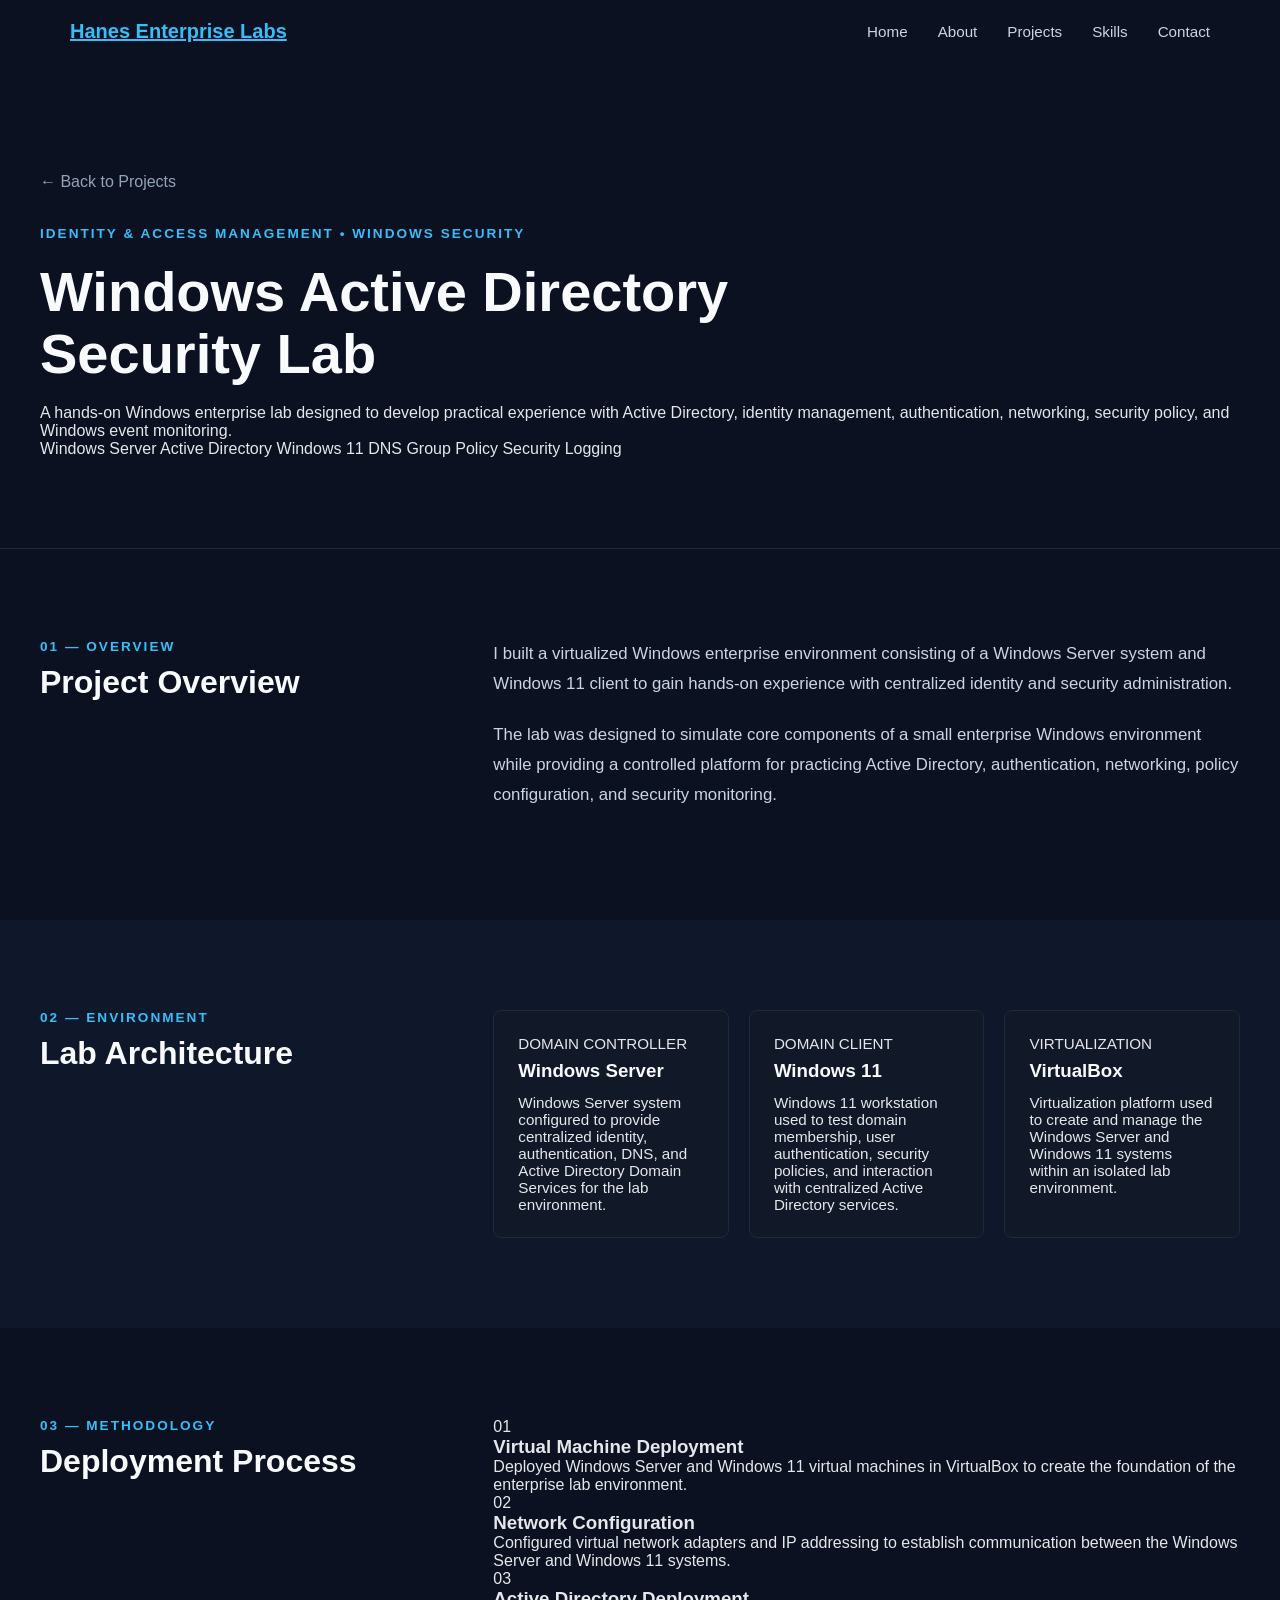
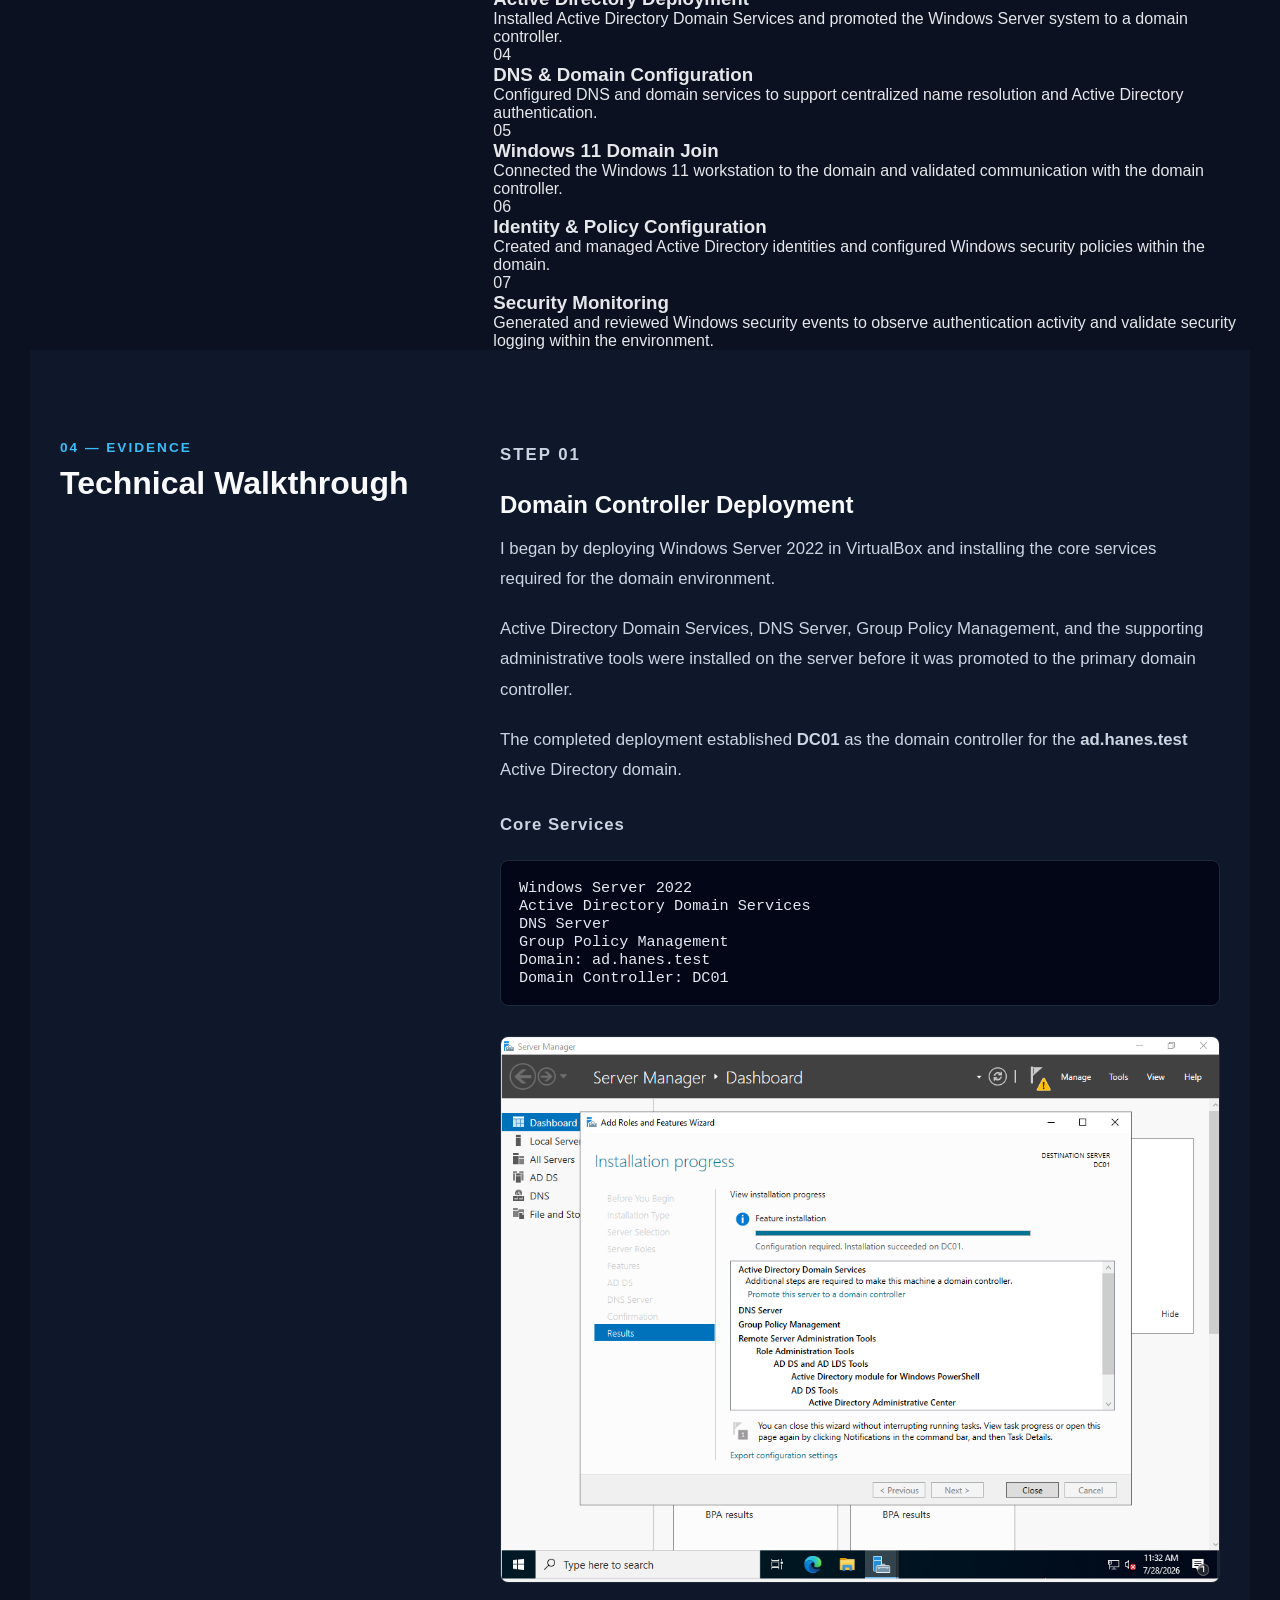
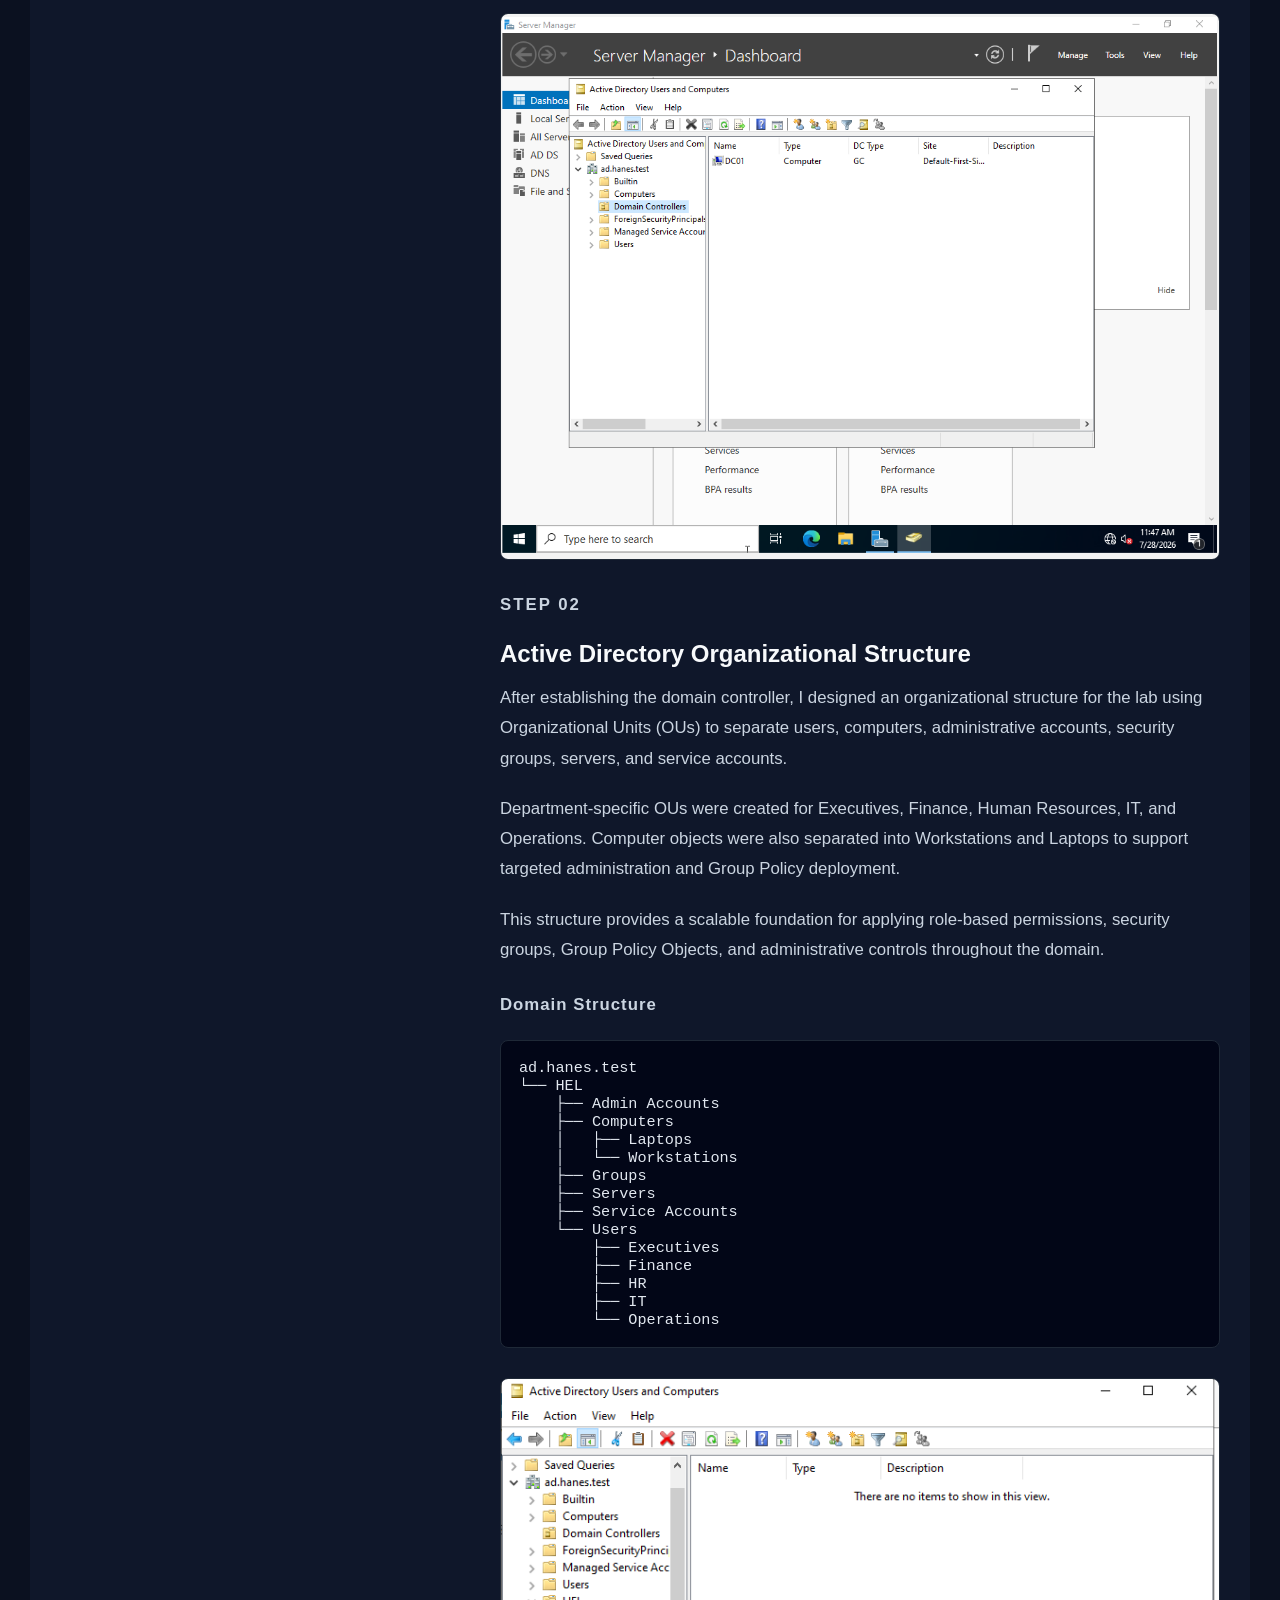
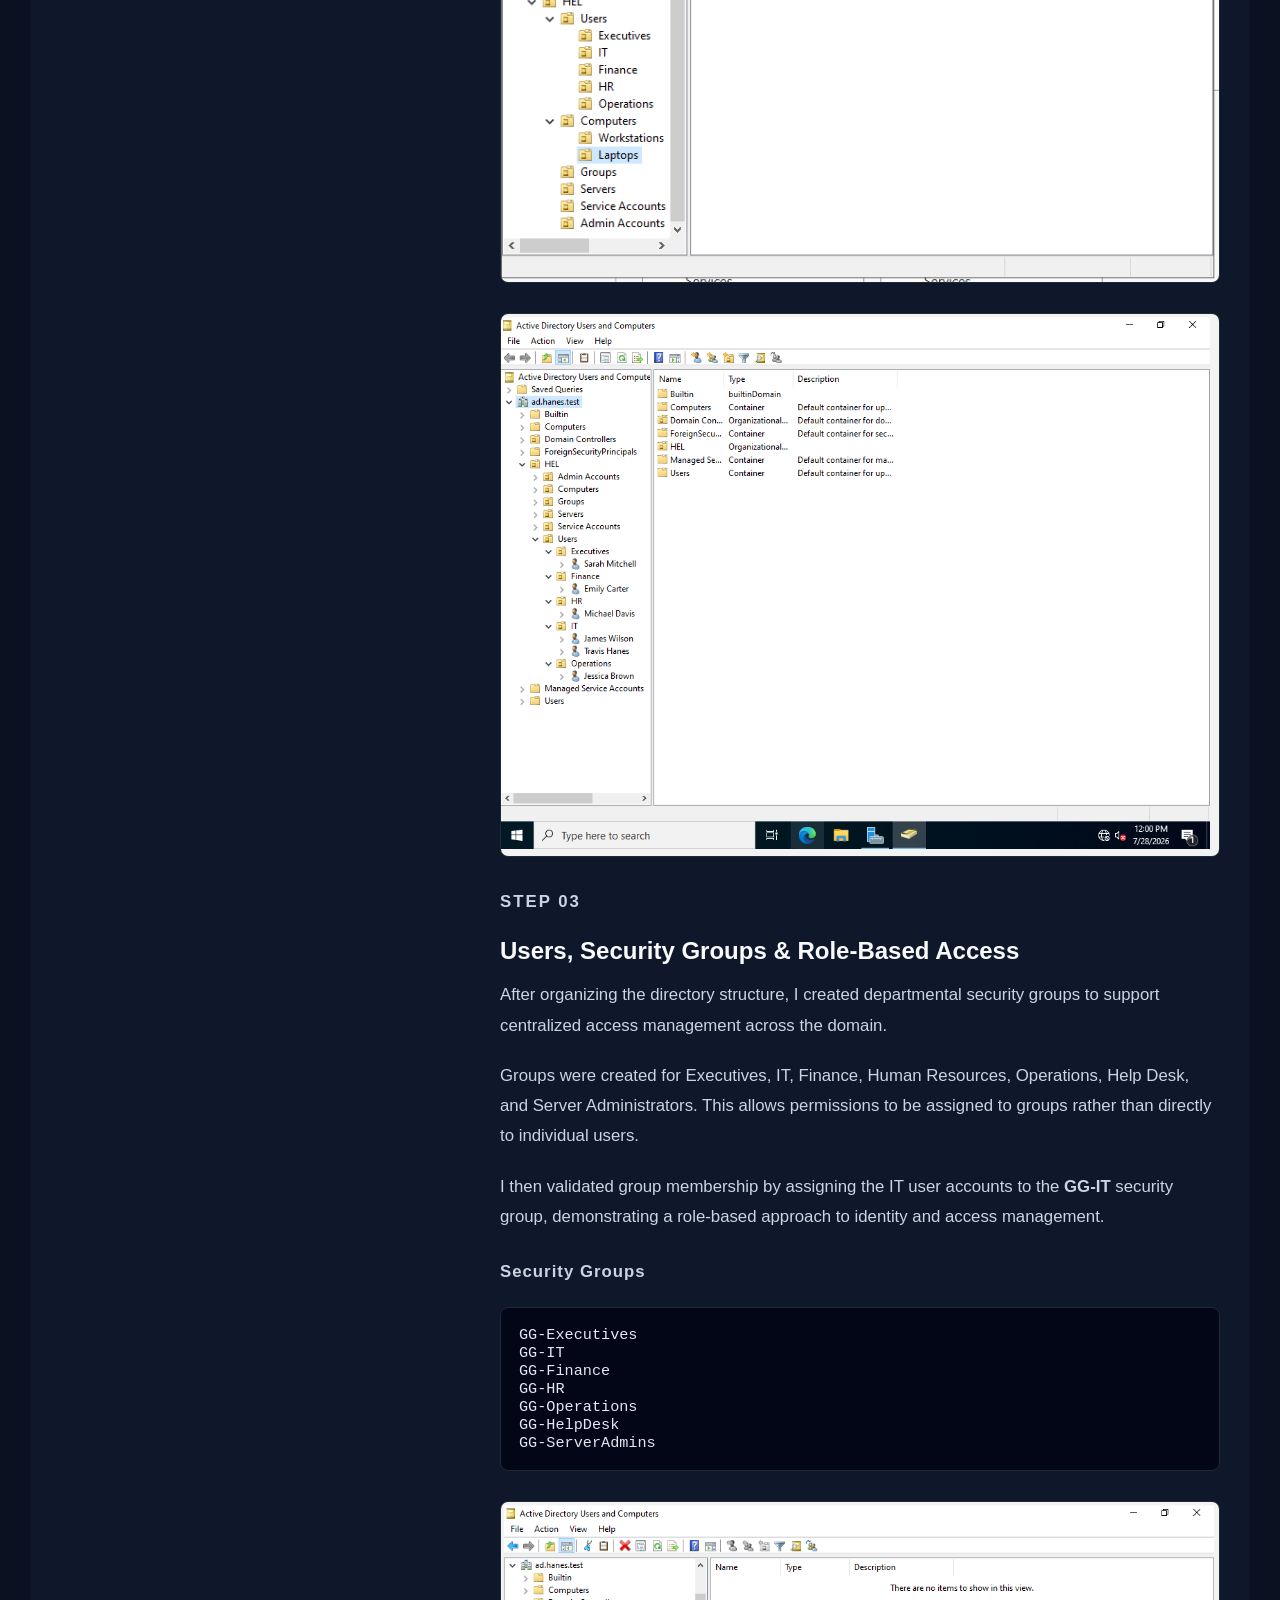
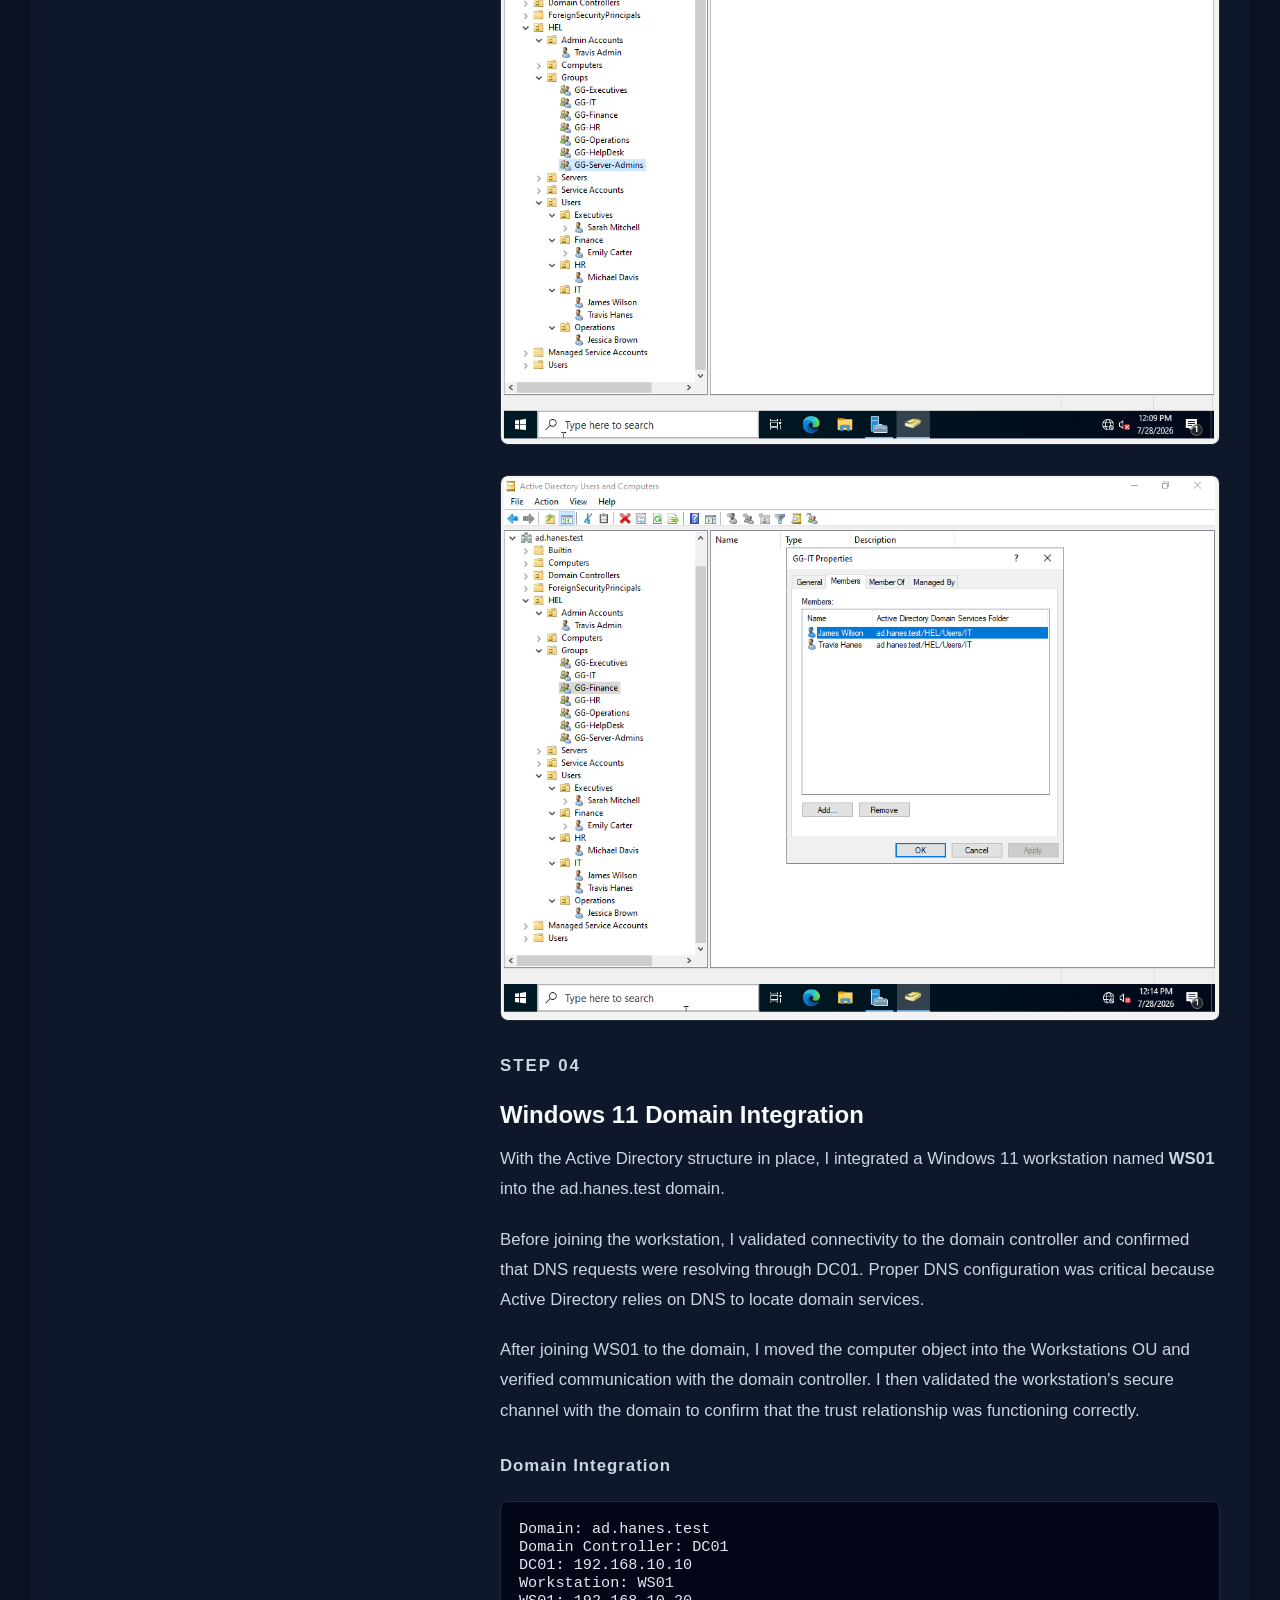
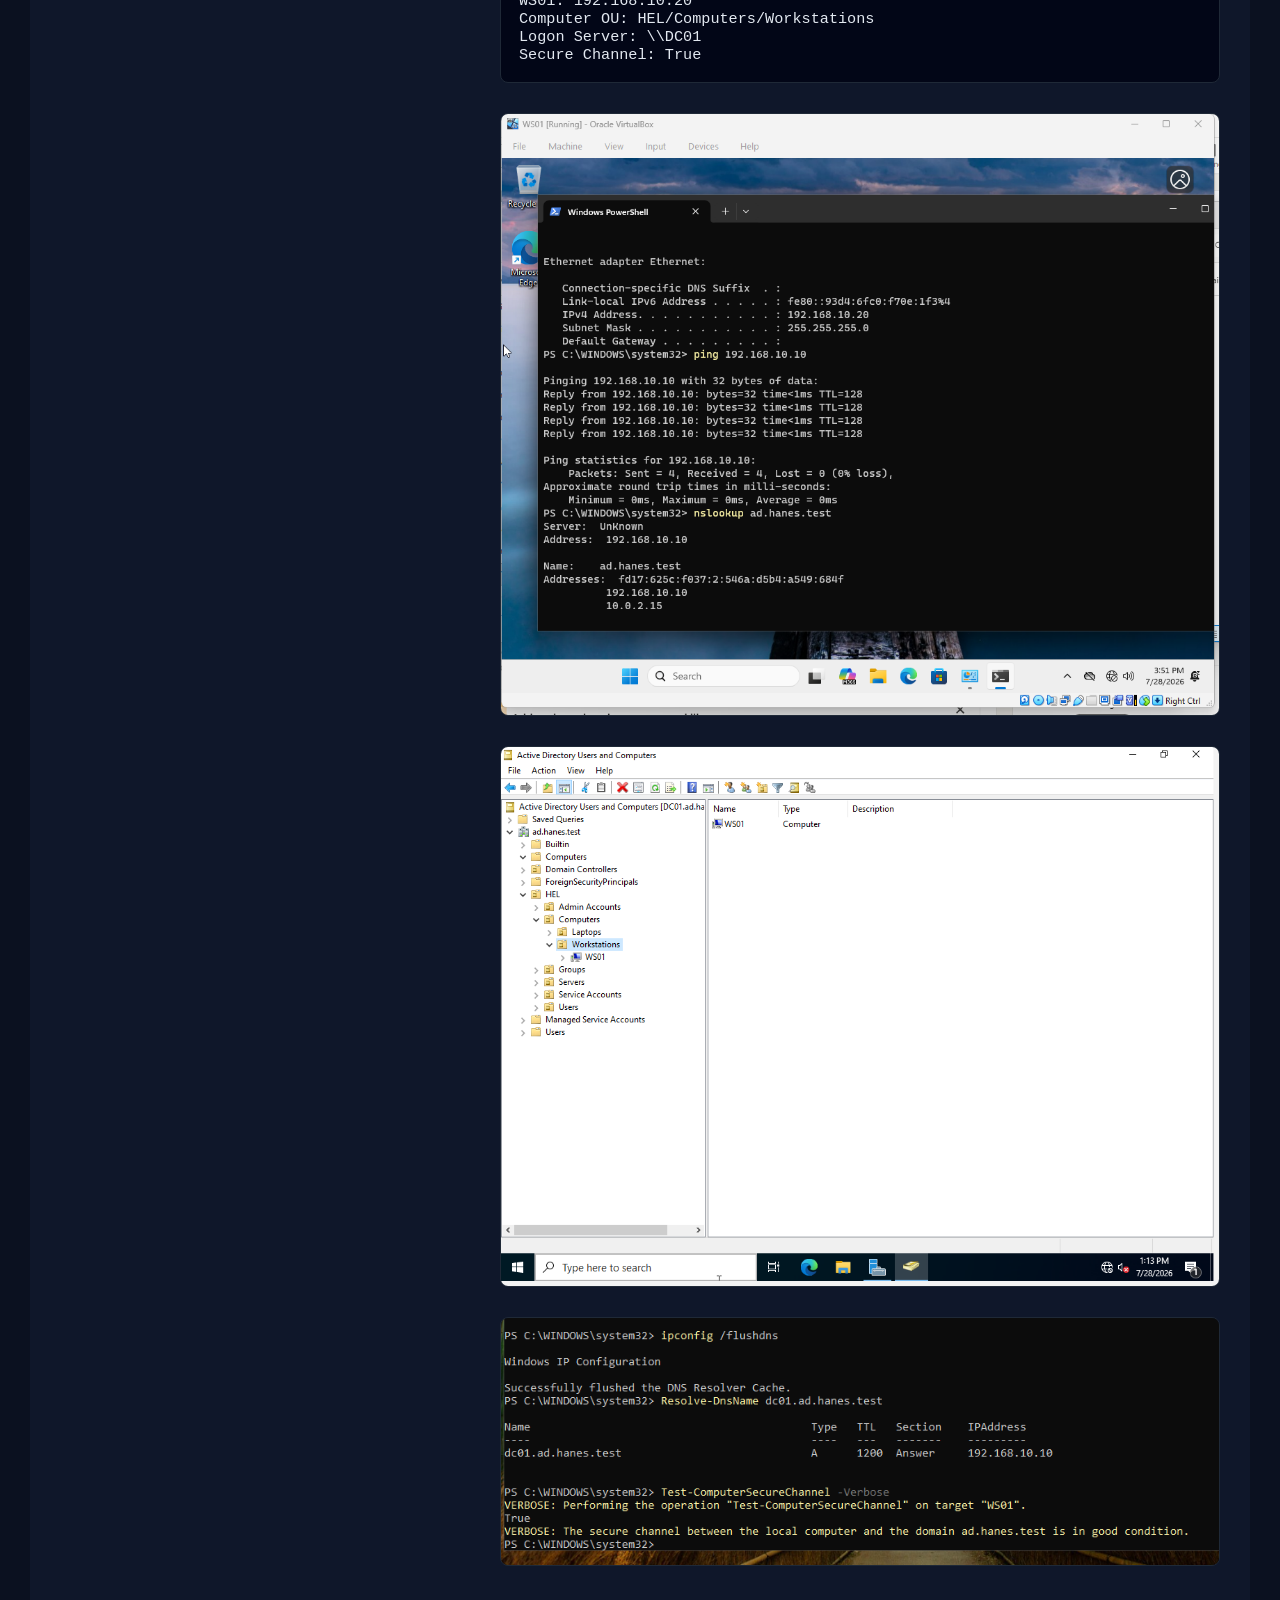
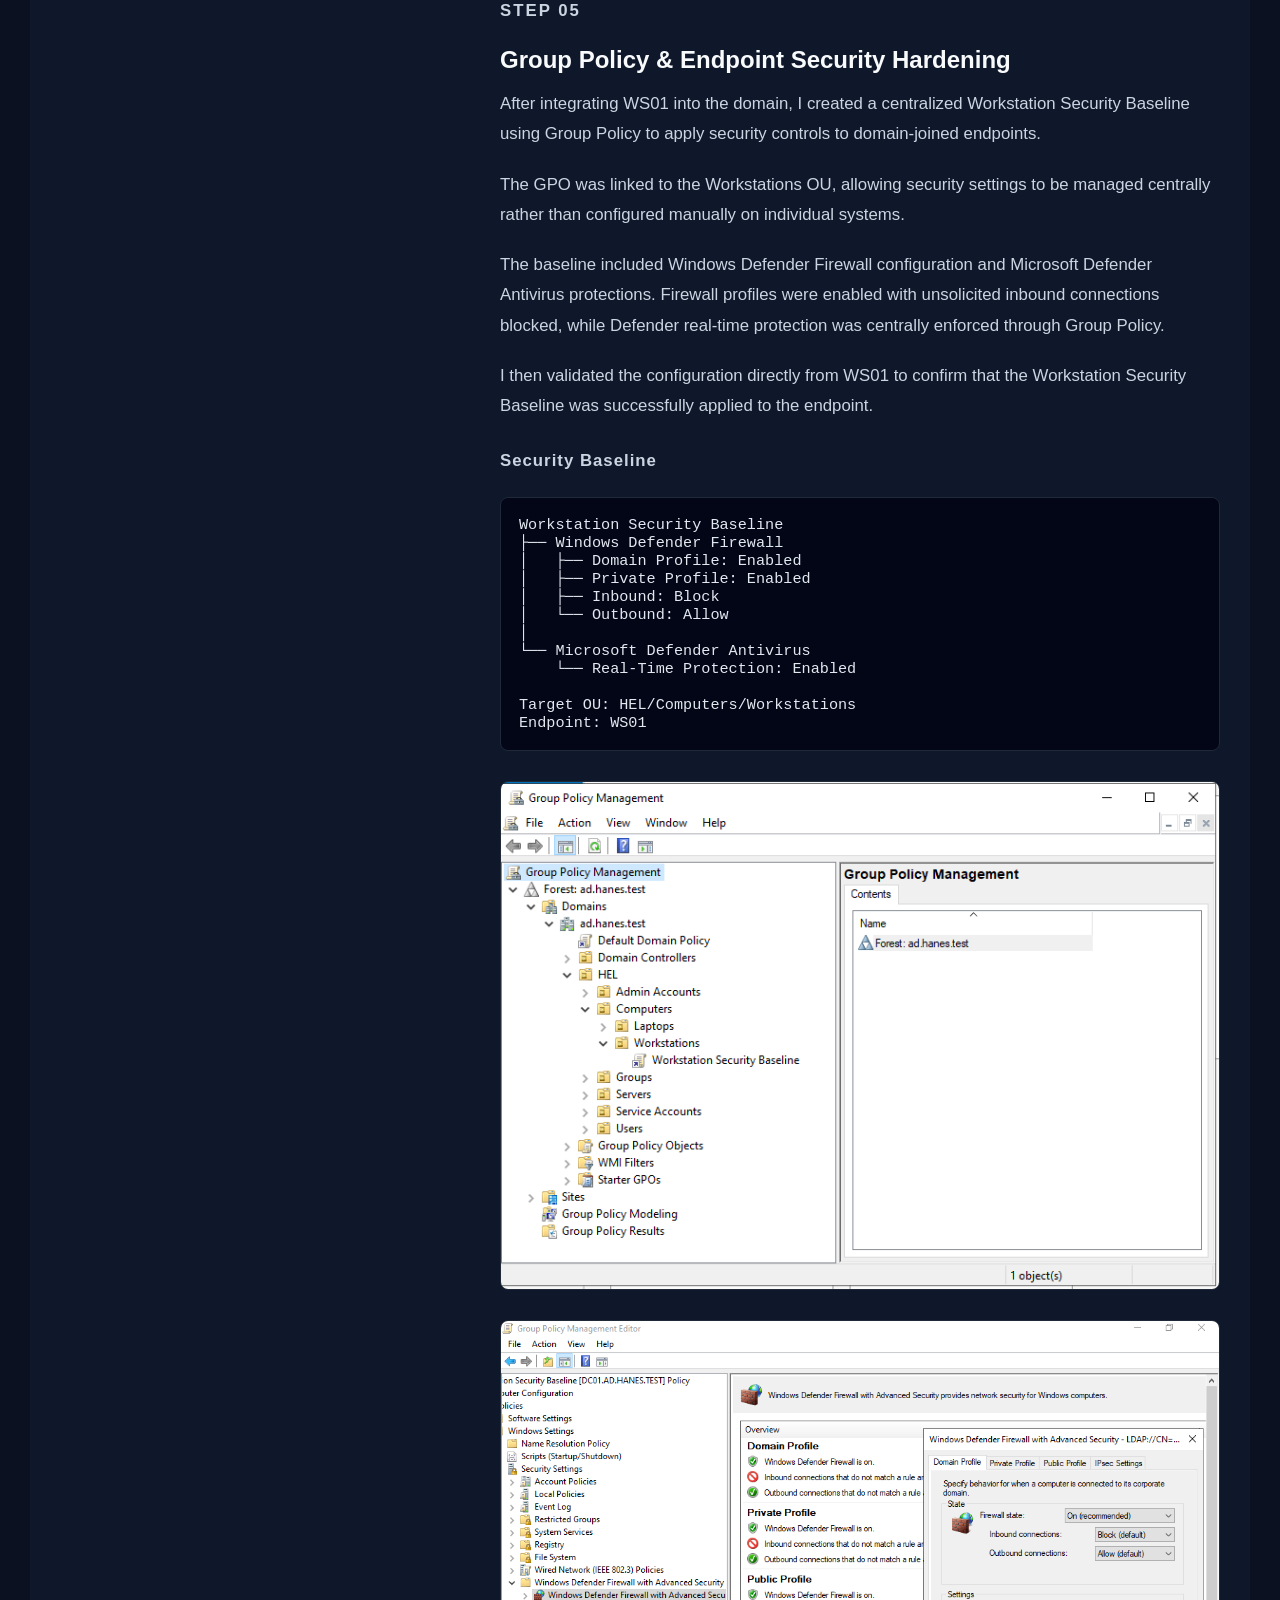
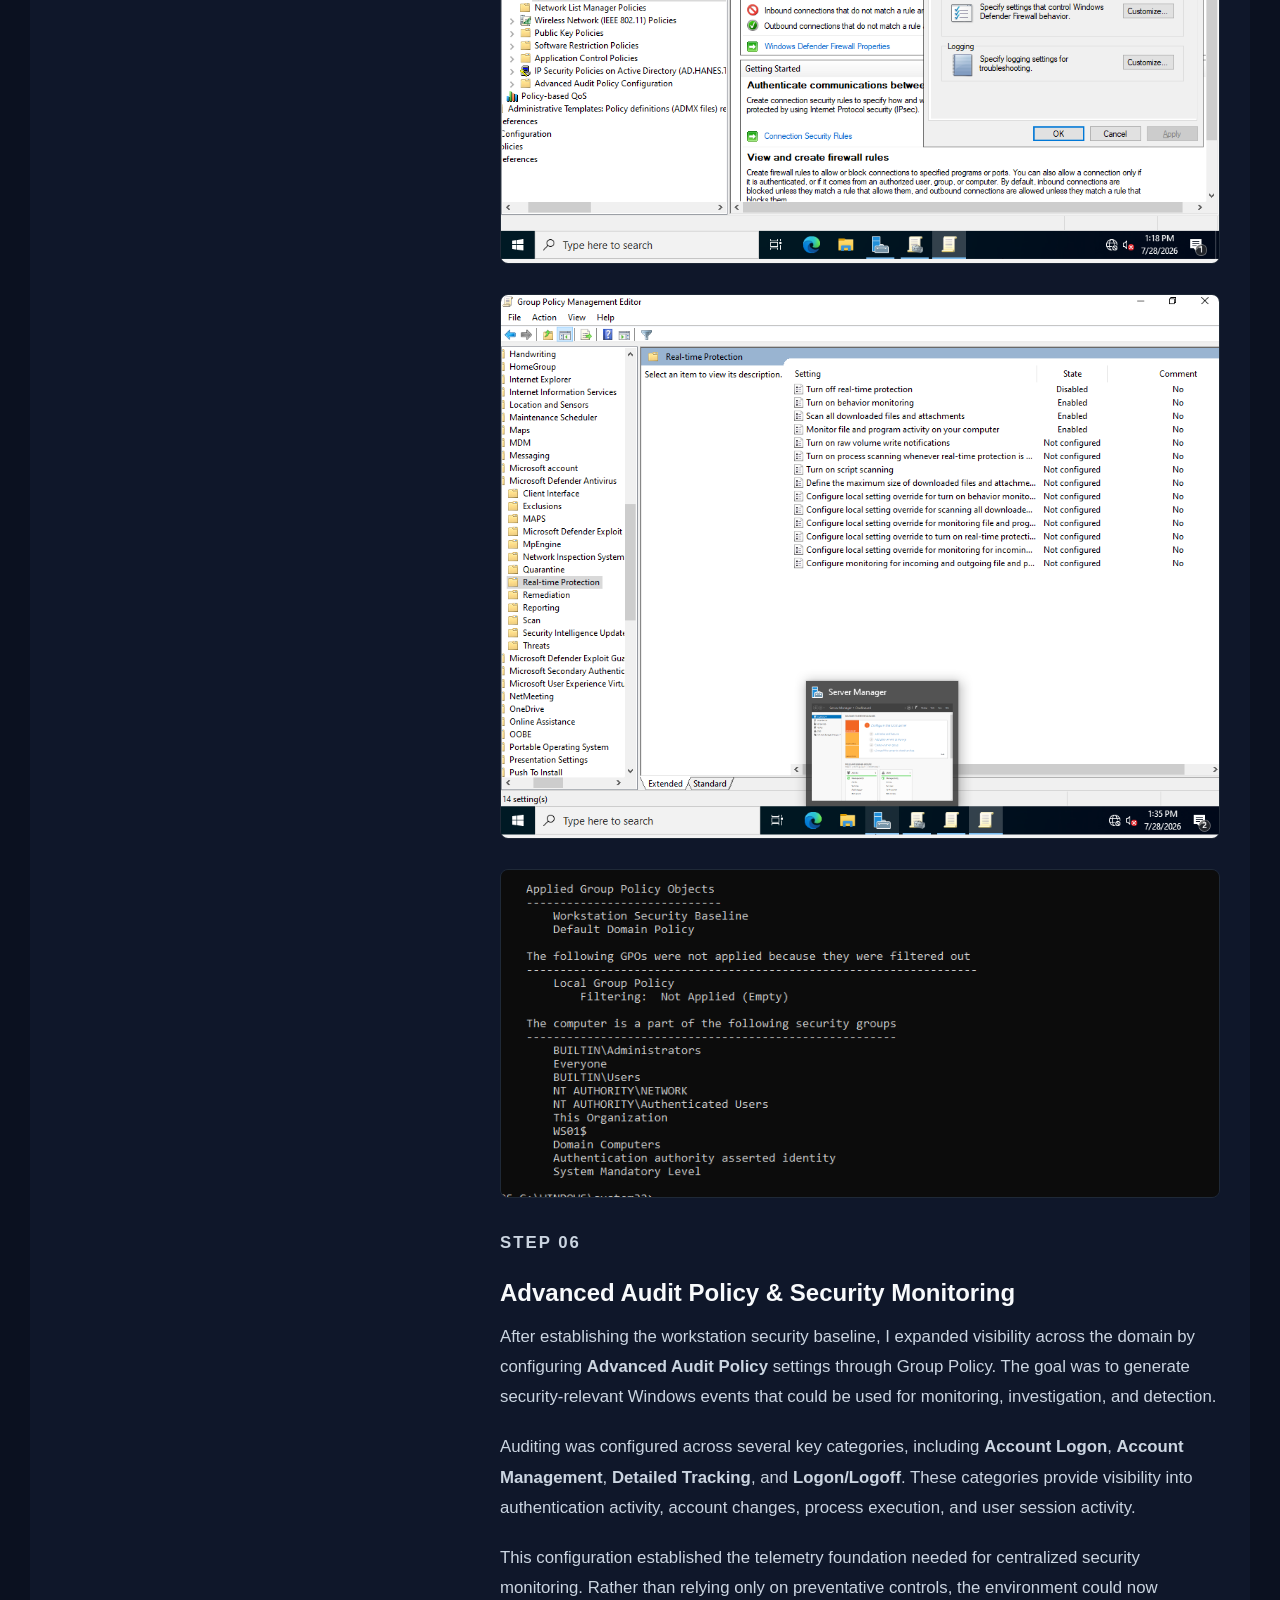
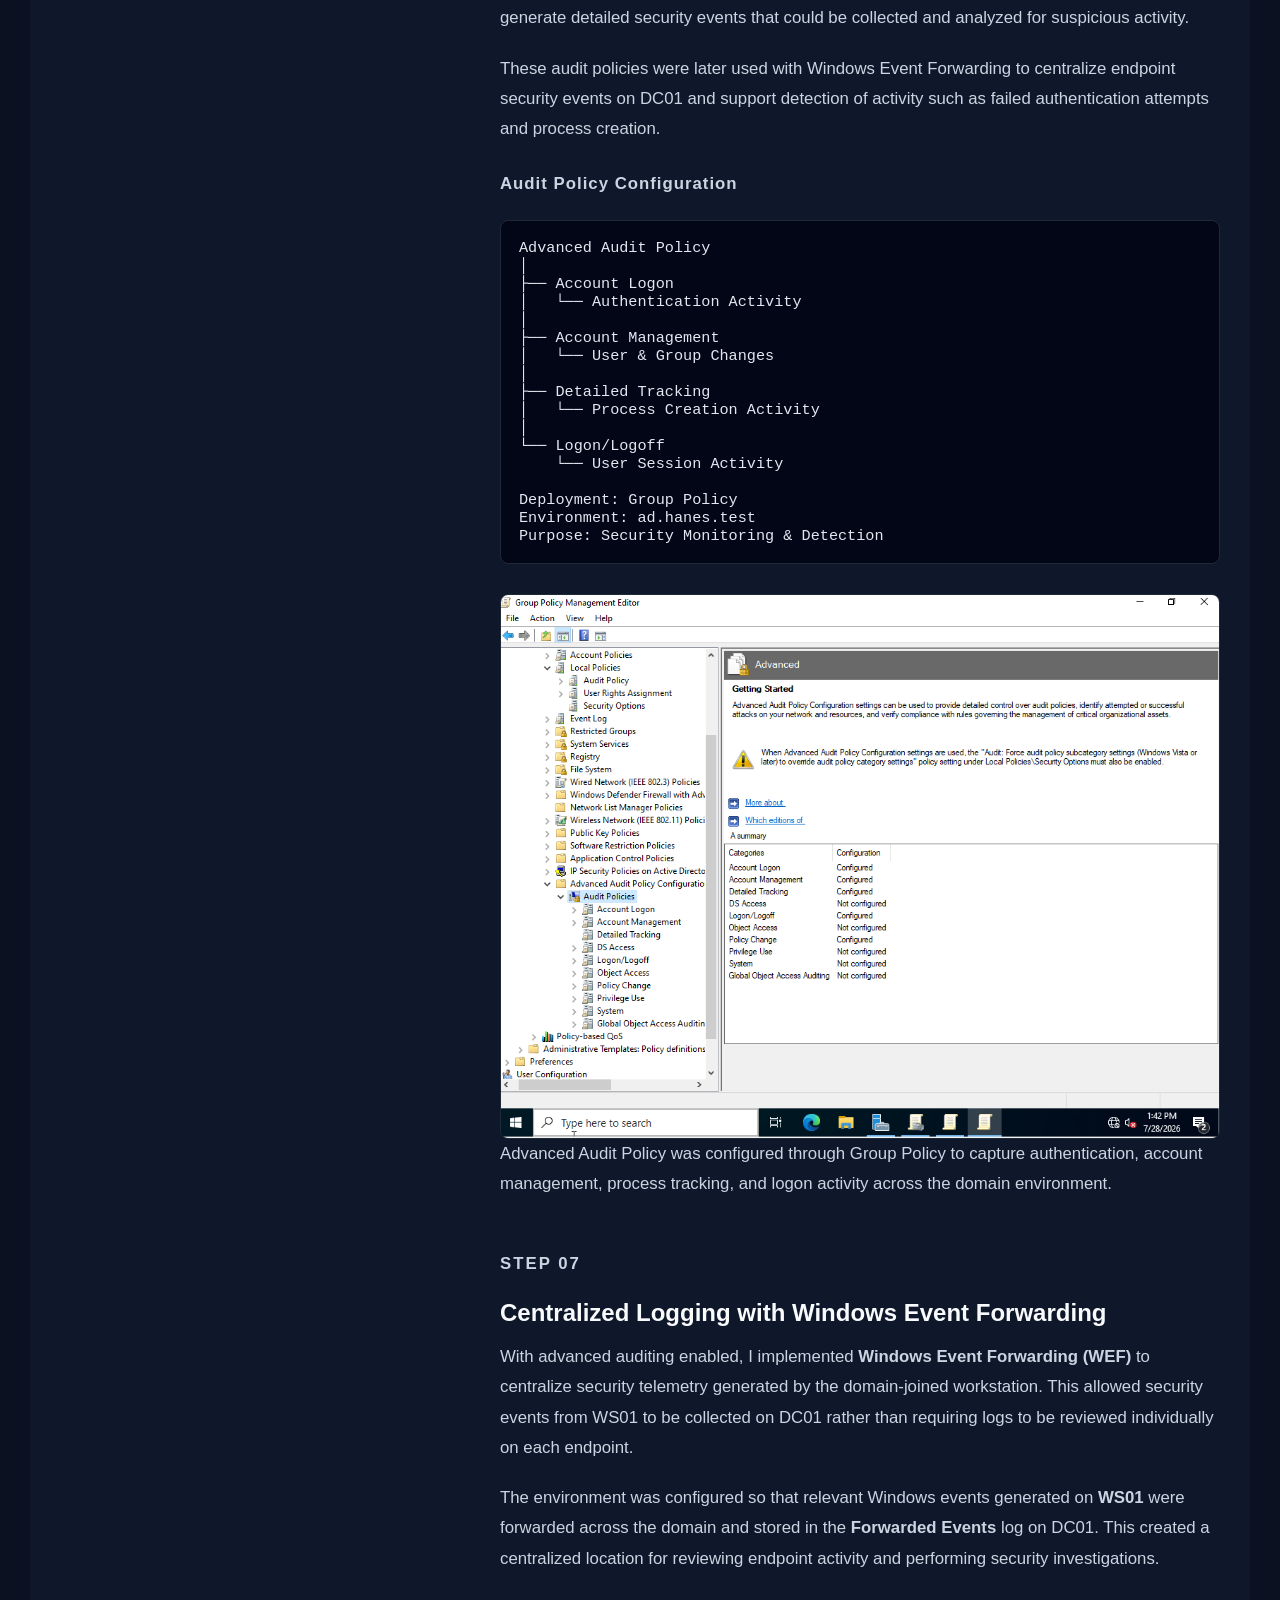
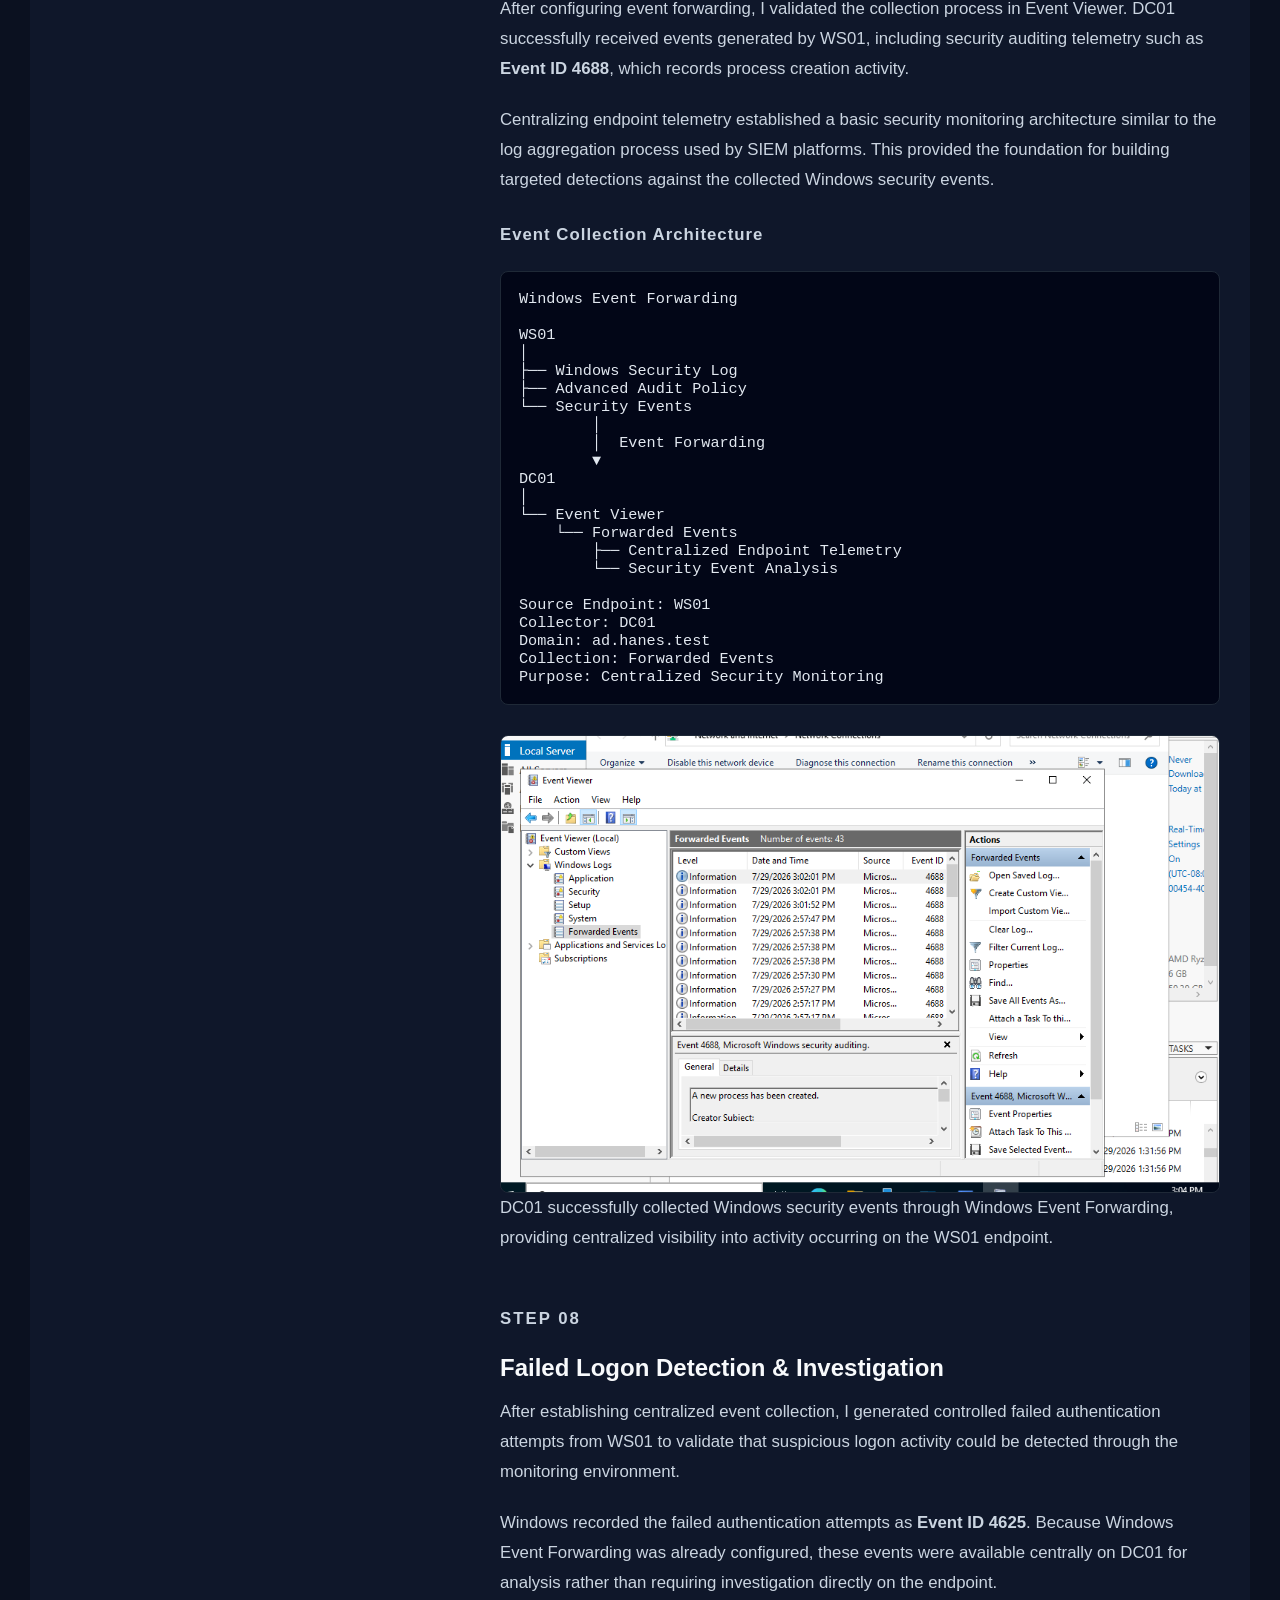
==== Projects/active-directory-lab.html @ 90e74be8 "Complete Active Direcory security lab portfolio project" ====
<!DOCTYPE html>
<html lang="en">

<head>
    <meta charset="UTF-8">
    <meta name="viewport" content="width=device-width, initial-scale=1.0">

    <title>Windows Active Directory Security Lab | Hanes Enterprise Labs</title>

    <link rel="stylesheet" href="../css/style.css">
</head>

<body>

    <header>
        <nav class="navbar">

            <a href="../index.html" class="logo">
                Hanes Enterprise Labs
            </a>

            <ul class="nav-links">
                <li><a href="../index.html#home">Home</a></li>
                <li><a href="../index.html#about">About</a></li>
                <li><a href="../index.html#projects">Projects</a></li>
                <li><a href="../index.html#skills">Skills</a></li>
                <li><a href="../index.html#contact">Contact</a></li>
            </ul>

        </nav>
    </header>


    <main>

        <section class="project-hero">

            <div class="section-container">

                <a href="../index.html#projects" class="back-link">
                    ← Back to Projects
                </a>

                <p class="section-label">
                    IDENTITY & ACCESS MANAGEMENT • WINDOWS SECURITY
                </p>

                <h1>
                    Windows Active Directory<br>
                    Security Lab
                </h1>

                <p class="project-intro">
                    A hands-on Windows enterprise lab designed to develop
                    practical experience with Active Directory, identity
                    management, authentication, networking, security policy,
                    and Windows event monitoring.
                </p>

                <div class="project-tags">
                    <span>Windows Server</span>
                    <span>Active Directory</span>
                    <span>Windows 11</span>
                    <span>DNS</span>
                    <span>Group Policy</span>
                    <span>Security Logging</span>
                </div>

            </div>

        </section>


        <section class="project-detail-section">

            <div class="section-container project-content">

                <div class="project-section-heading">
                    <p class="section-label">01 — OVERVIEW</p>
                    <h2>Project Overview</h2>
                </div>

                <div class="project-text">

                    <p>
                        I built a virtualized Windows enterprise environment
                        consisting of a Windows Server system and Windows 11
                        client to gain hands-on experience with centralized
                        identity and security administration.
                    </p>

                    <p>
                        The lab was designed to simulate core components of a
                        small enterprise Windows environment while providing a
                        controlled platform for practicing Active Directory,
                        authentication, networking, policy configuration, and
                        security monitoring.
                    </p>

                </div>

            </div>

        </section>
        <section class="project-detail-section alternate-section">

    <div class="section-container project-content">

        <div class="project-section-heading">
            <p class="section-label">02 — ENVIRONMENT</p>
            <h2>Lab Architecture</h2>
        </div>

        <div class="environment-grid">

            <div class="environment-card">
                <p class="card-label">DOMAIN CONTROLLER</p>
                <h3>Windows Server</h3>

                <p>
                    Windows Server system configured to provide centralized
                    identity, authentication, DNS, and Active Directory
                    Domain Services for the lab environment.
                </p>
            </div>

            <div class="environment-card">
                <p class="card-label">DOMAIN CLIENT</p>
                <h3>Windows 11</h3>

                <p>
                    Windows 11 workstation used to test domain membership,
                    user authentication, security policies, and interaction
                    with centralized Active Directory services.
                </p>
            </div>

            <div class="environment-card">
                <p class="card-label">VIRTUALIZATION</p>
                <h3>VirtualBox</h3>

                <p>
                    Virtualization platform used to create and manage the
                    Windows Server and Windows 11 systems within an isolated
                    lab environment.
                </p>
            </div>

        </div>

    </div>

</section>
<section class="project-detail-section">

    <div class="section-container project-content">

        <div class="project-section-heading">
            <p class="section-label">03 — METHODOLOGY</p>
            <h2>Deployment Process</h2>
        </div>

        <div class="process-list">

            <div class="process-item">
                <span class="process-number">01</span>
                <div>
                    <h3>Virtual Machine Deployment</h3>
                    <p>
                        Deployed Windows Server and Windows 11 virtual machines
                        in VirtualBox to create the foundation of the enterprise
                        lab environment.
                    </p>
                </div>
            </div>

            <div class="process-item">
                <span class="process-number">02</span>
                <div>
                    <h3>Network Configuration</h3>
                    <p>
                        Configured virtual network adapters and IP addressing
                        to establish communication between the Windows Server
                        and Windows 11 systems.
                    </p>
                </div>
            </div>

            <div class="process-item">
                <span class="process-number">03</span>
                <div>
                    <h3>Active Directory Deployment</h3>
                    <p>
                        Installed Active Directory Domain Services and promoted
                        the Windows Server system to a domain controller.
                    </p>
                </div>
            </div>

            <div class="process-item">
                <span class="process-number">04</span>
                <div>
                    <h3>DNS & Domain Configuration</h3>
                    <p>
                        Configured DNS and domain services to support centralized
                        name resolution and Active Directory authentication.
                    </p>
                </div>
            </div>

            <div class="process-item">
                <span class="process-number">05</span>
                <div>
                    <h3>Windows 11 Domain Join</h3>
                    <p>
                        Connected the Windows 11 workstation to the domain and
                        validated communication with the domain controller.
                    </p>
                </div>
            </div>

            <div class="process-item">
                <span class="process-number">06</span>
                <div>
                    <h3>Identity & Policy Configuration</h3>
                    <p>
                        Created and managed Active Directory identities and
                        configured Windows security policies within the domain.
                    </p>
                </div>
            </div>

            <div class="process-item">
                <span class="process-number">07</span>
                <div>
                    <h3>Security Monitoring</h3>
                    <p>
                        Generated and reviewed Windows security events to
                        observe authentication activity and validate security
                        logging within the environment.
                    </p>
                </div>
            </div>

        </div>

    </div>
<section class="project-detail-section alternate-section">

    <div class="section-container project-content">

        <div class="project-section-heading">
            <p class="section-label">04 — EVIDENCE</p>
            <h2>Technical Walkthrough</h2>
        </div>

        <div class="project-text">

    <div class="evidence-item">

        <div class="evidence-text">
            <p class="section-label">STEP 01</p>
            <h3>Domain Controller Deployment</h3>

            <p>
                I began by deploying Windows Server 2022 in VirtualBox and
                installing the core services required for the domain environment.
            </p>

            <p>
                Active Directory Domain Services, DNS Server, Group Policy
                Management, and the supporting administrative tools were installed
                on the server before it was promoted to the primary domain controller.
            </p>

            <p>
                The completed deployment established <strong>DC01</strong> as the
                domain controller for the <strong>ad.hanes.test</strong> Active
                Directory domain.
            </p>

            <p class="command-label">Core Services</p>

            <pre class="command-block"><code>Windows Server 2022
Active Directory Domain Services
DNS Server
Group Policy Management
Domain: ad.hanes.test
Domain Controller: DC01</code></pre>
        </div>

        <div class="evidence-image">
            <img src="../images/active-directory-lab/AD_DS_DNS.png"
                 alt="Active Directory Domain Services and DNS installation on DC01">
        </div>

        <div class="evidence-image">
            <img src="../images/active-directory-lab/01-domain-controller-dc01.png"
                 alt="DC01 listed as the domain controller for ad.hanes.test">
        </div>
        <div class="evidence-item">

    <div class="evidence-text">
        <p class="section-label">STEP 02</p>
        <h3>Active Directory Organizational Structure</h3>

        <p>
            After establishing the domain controller, I designed an
            organizational structure for the lab using Organizational Units
            (OUs) to separate users, computers, administrative accounts,
            security groups, servers, and service accounts.
        </p>

        <p>
            Department-specific OUs were created for Executives, Finance,
            Human Resources, IT, and Operations. Computer objects were also
            separated into Workstations and Laptops to support targeted
            administration and Group Policy deployment.
        </p>

        <p>
            This structure provides a scalable foundation for applying
            role-based permissions, security groups, Group Policy Objects,
            and administrative controls throughout the domain.
        </p>

        <p class="command-label">Domain Structure</p>

        <pre class="command-block"><code>ad.hanes.test
└── HEL
    ├── Admin Accounts
    ├── Computers
    │   ├── Laptops
    │   └── Workstations
    ├── Groups
    ├── Servers
    ├── Service Accounts
    └── Users
        ├── Executives
        ├── Finance
        ├── HR
        ├── IT
        └── Operations</code></pre>
    </div>

    <div class="evidence-image">
        <img src="../images/active-directory-lab/02-organizational-units.png"
             alt="Active Directory organizational unit structure for the ad.hanes.test domain">
    </div>

    <div class="evidence-image">
        <img src="../images/active-directory-lab/03-domain-users.png"
             alt="Department user accounts organized in Active Directory">
    </div>
    <div class="evidence-item">

    <div class="evidence-text">
        <p class="section-label">STEP 03</p>
        <h3>Users, Security Groups & Role-Based Access</h3>

        <p>
            After organizing the directory structure, I created departmental
            security groups to support centralized access management across
            the domain.
        </p>

        <p>
            Groups were created for Executives, IT, Finance, Human Resources,
            Operations, Help Desk, and Server Administrators. This allows
            permissions to be assigned to groups rather than directly to
            individual users.
        </p>

        <p>
            I then validated group membership by assigning the IT user accounts
            to the <strong>GG-IT</strong> security group, demonstrating a
            role-based approach to identity and access management.
        </p>

        <p class="command-label">Security Groups</p>

        <pre class="command-block"><code>GG-Executives
GG-IT
GG-Finance
GG-HR
GG-Operations
GG-HelpDesk
GG-ServerAdmins</code></pre>
    </div>

    <div class="evidence-image">
        <img src="../images/active-directory-lab/04-security-groups.png"
             alt="Active Directory departmental security groups">
    </div>

    <div class="evidence-image">
        <img src="../images/active-directory-lab/05-rbac-it-membership.png"
             alt="GG-IT security group membership showing assigned IT users">
    </div>
  <div class="evidence-item">

    <div class="evidence-text">
        <p class="section-label">STEP 04</p>
        <h3>Windows 11 Domain Integration</h3>

        <p>
            With the Active Directory structure in place, I integrated a
            Windows 11 workstation named <strong>WS01</strong> into the
            ad.hanes.test domain.
        </p>

        <p>
            Before joining the workstation, I validated connectivity to the
            domain controller and confirmed that DNS requests were resolving
            through DC01. Proper DNS configuration was critical because
            Active Directory relies on DNS to locate domain services.
        </p>

        <p>
            <p>
    After joining WS01 to the domain, I moved the computer object into
    the Workstations OU and verified communication with the domain
    controller. I then validated the workstation's secure channel with
    the domain to confirm that the trust relationship was functioning
    correctly.
</p>
        </p>

        <p class="command-label">Domain Integration</p>

        <pre class="command-block"><code>Domain: ad.hanes.test
Domain Controller: DC01
DC01: 192.168.10.10
Workstation: WS01
WS01: 192.168.10.20
Computer OU: HEL/Computers/Workstations
Logon Server: \\DC01
Secure Channel: True</code></pre>
    </div>

    <div class="evidence-image">
        <img src="../images/active-directory-lab/06-domain-connectivity.png"
             alt="WS01 connectivity and DNS validation with the domain controller">
    </div>

    <div class="evidence-image">
        <img src="../images/active-directory-lab/07-ws01-workstation-ou.png"
             alt="WS01 computer object located in the Active Directory Workstations OU">
    </div>

    <div class="evidence-image">
        <img src="../images/active-directory-lab/08-domain-authentication.png"
             alt="Domain authentication and secure channel validation from WS01">
    </div>
    <div class="evidence-item">

    <div class="evidence-text">
        <p class="section-label">STEP 05</p>
        <h3>Group Policy & Endpoint Security Hardening</h3>

        <p>
            After integrating WS01 into the domain, I created a centralized
            Workstation Security Baseline using Group Policy to apply security
            controls to domain-joined endpoints.
        </p>

        <p>
            The GPO was linked to the Workstations OU, allowing security
            settings to be managed centrally rather than configured manually
            on individual systems.
        </p>

        <p>
            The baseline included Windows Defender Firewall configuration and
            Microsoft Defender Antivirus protections. Firewall profiles were
            enabled with unsolicited inbound connections blocked, while
            Defender real-time protection was centrally enforced through
            Group Policy.
        </p>

        <p>
            I then validated the configuration directly from WS01 to confirm
            that the Workstation Security Baseline was successfully applied
            to the endpoint.
        </p>

        <p class="command-label">Security Baseline</p>

        <pre class="command-block"><code>Workstation Security Baseline
├── Windows Defender Firewall
│   ├── Domain Profile: Enabled
│   ├── Private Profile: Enabled
│   ├── Inbound: Block
│   └── Outbound: Allow
│
└── Microsoft Defender Antivirus
    └── Real-Time Protection: Enabled

Target OU: HEL/Computers/Workstations
Endpoint: WS01</code></pre>

    </div>

    <div class="evidence-image">
        <img src="../images/active-directory-lab/09-workstation-security-gpo.png"
             alt="Workstation Security Baseline Group Policy linked to the Workstations OU">
    </div>

    <div class="evidence-image">
        <img src="../images/active-directory-lab/10-firewall-security-baseline.png"
             alt="Windows Defender Firewall security settings configured through Group Policy">
    </div>

    <div class="evidence-image">
        <img src="../images/active-directory-lab/11-defender-realtime-protection.png"
             alt="Microsoft Defender real-time protection configured through Group Policy">
    </div>

    <div class="evidence-image">
        <img src="../images/active-directory-lab/12-gpo-applied-ws01.png"
             alt="WS01 confirming that the Workstation Security Baseline Group Policy was applied">
    </div>
    <div class="evidence-item">

    <div class="evidence-text">

        <p class="section-label">STEP 06</p>

        <h3>Advanced Audit Policy & Security Monitoring</h3>

        <p>
            After establishing the workstation security baseline, I expanded
            visibility across the domain by configuring
            <strong>Advanced Audit Policy</strong> settings through Group Policy.
            The goal was to generate security-relevant Windows events that could
            be used for monitoring, investigation, and detection.
        </p>

        <p>
            Auditing was configured across several key categories, including
            <strong>Account Logon</strong>,
            <strong>Account Management</strong>,
            <strong>Detailed Tracking</strong>, and
            <strong>Logon/Logoff</strong>. These categories provide visibility
            into authentication activity, account changes, process execution,
            and user session activity.
        </p>

        <p>
            This configuration established the telemetry foundation needed for
            centralized security monitoring. Rather than relying only on
            preventative controls, the environment could now generate detailed
            security events that could be collected and analyzed for suspicious
            activity.
        </p>

        <p>
            These audit policies were later used with Windows Event Forwarding
            to centralize endpoint security events on DC01 and support detection
            of activity such as failed authentication attempts and process
            creation.
        </p>

        <p class="command-label">Audit Policy Configuration</p>

        <pre class="command-block"><code>Advanced Audit Policy
│
├── Account Logon
│   └── Authentication Activity
│
├── Account Management
│   └── User & Group Changes
│
├── Detailed Tracking
│   └── Process Creation Activity
│
└── Logon/Logoff
    └── User Session Activity

Deployment: Group Policy
Environment: ad.hanes.test
Purpose: Security Monitoring & Detection</code></pre>

    </div>


    <div class="evidence-image">

        <img
            src="../images/active-directory-lab/13-advanced-audit-policy.png"
            alt="Advanced Audit Policy categories configured through Group Policy"
        >

        <p class="evidence-caption">
            Advanced Audit Policy was configured through Group Policy to capture
            authentication, account management, process tracking, and logon
            activity across the domain environment.
        </p>

    </div>
    <div class="evidence-item">

    <div class="evidence-text">

        <p class="section-label">STEP 07</p>

        <h3>Centralized Logging with Windows Event Forwarding</h3>

        <p>
            With advanced auditing enabled, I implemented
            <strong>Windows Event Forwarding (WEF)</strong> to centralize
            security telemetry generated by the domain-joined workstation.
            This allowed security events from WS01 to be collected on DC01
            rather than requiring logs to be reviewed individually on each
            endpoint.
        </p>

        <p>
            The environment was configured so that relevant Windows events
            generated on <strong>WS01</strong> were forwarded across the domain
            and stored in the <strong>Forwarded Events</strong> log on DC01.
            This created a centralized location for reviewing endpoint activity
            and performing security investigations.
        </p>

        <p>
            After configuring event forwarding, I validated the collection
            process in Event Viewer. DC01 successfully received events generated
            by WS01, including security auditing telemetry such as
            <strong>Event ID 4688</strong>, which records process creation
            activity.
        </p>

        <p>
            Centralizing endpoint telemetry established a basic security
            monitoring architecture similar to the log aggregation process used
            by SIEM platforms. This provided the foundation for building
            targeted detections against the collected Windows security events.
        </p>

        <p class="command-label">Event Collection Architecture</p>

        <pre class="command-block"><code>Windows Event Forwarding

WS01
│
├── Windows Security Log
├── Advanced Audit Policy
└── Security Events
        │
        │  Event Forwarding
        ▼
DC01
│
└── Event Viewer
    └── Forwarded Events
        ├── Centralized Endpoint Telemetry
        └── Security Event Analysis

Source Endpoint: WS01
Collector: DC01
Domain: ad.hanes.test
Collection: Forwarded Events
Purpose: Centralized Security Monitoring</code></pre>

    </div>


    <div class="evidence-image">

        <img
            src="../images/active-directory-lab/14-windows-event-forwarding.png"
            alt="Windows Event Forwarding collecting WS01 security events on DC01"
        >

        <p class="evidence-caption">
            DC01 successfully collected Windows security events through
            Windows Event Forwarding, providing centralized visibility into
            activity occurring on the WS01 endpoint.
        </p>

    </div>
    <div class="evidence-item">

    <div class="evidence-text">

        <p class="section-label">STEP 08</p>

        <h3>Failed Logon Detection & Investigation</h3>

        <p>
            After establishing centralized event collection, I generated
            controlled failed authentication attempts from WS01 to validate
            that suspicious logon activity could be detected through the
            monitoring environment.
        </p>

        <p>
            Windows recorded the failed authentication attempts as
            <strong>Event ID 4625</strong>. Because Windows Event Forwarding
            was already configured, these events were available centrally
            on DC01 for analysis rather than requiring investigation directly
            on the endpoint.
        </p>

        <p>
            I used PowerShell to query the centralized event data and isolate
            Event ID 4625 records originating from
            <strong>WS01.ad.hanes.test</strong>. This demonstrated how
            command-line tools can be used to search collected Windows
            telemetry during an investigation.
        </p>

        <p>
            I then created a custom Event Viewer view named
            <strong>Failed Logon Detection - WS01</strong> to provide a
            repeatable method for identifying failed authentication events
            associated with the workstation.
        </p>

        <p>
            This completed the monitoring workflow by moving from security
            policy configuration and event generation to centralized
            collection, targeted querying, and detection of authentication
            failures.
        </p>

        <p class="command-label">Detection Workflow</p>

        <pre class="command-block"><code>Failed Authentication Attempt
        │
        ▼
WS01 Security Log
        │
        │  Event ID 4625
        ▼
Windows Event Forwarding
        │
        ▼
DC01 - Forwarded Events
        │
        ├── PowerShell Query
        │       └── Event ID 4625
        │
        └── Custom Event View
                └── Failed Logon Detection - WS01

Event ID: 4625
Meaning: An account failed to log on
Source Endpoint: WS01
Collector: DC01
Purpose: Authentication Failure Detection</code></pre>

    </div>


    <div class="evidence-image">

        <img
            src="../images/active-directory-lab/15-failed-logon-powershell.png"
            alt="PowerShell query showing centralized Event ID 4625 failed logon events from WS01"
        >

        <p class="evidence-caption">
            PowerShell was used on DC01 to query centralized Event ID 4625
            records and confirm failed authentication activity originating
            from WS01.
        </p>

    </div>


    <div class="evidence-image">

        <img
            src="../images/active-directory-lab/16-failed-logon-detection.png"
            alt="Custom Event Viewer view detecting Event ID 4625 failed logon events from WS01"
        >

        <p class="evidence-caption">
            A custom Event Viewer detection view isolated failed logon events
            from WS01, providing a repeatable method for reviewing
            authentication failures in the centralized event collection.
        </p>

    </div>

</div>

</div>

</div>
    
</div>

</div>


</div> 

</div>

</div>

</div>

    </div>

</div>

</div>

</section>
<section class="project-detail-section">

    <div class="section-container project-content">

        <div class="project-section-heading">
            <p class="section-label">05 — TROUBLESHOOTING</p>
            <h2>Troubleshooting & Problem Solving</h2>
        </div>

        <div class="project-text">

            <p>
                Building the environment required more than completing the
                initial configuration. Several networking, DNS, permissions,
                auditing, and event collection issues had to be diagnosed and
                corrected before the environment operated as intended.
            </p>

            <p>
                I documented these issues as part of the project to demonstrate
                the troubleshooting and validation process used throughout the
                lab rather than presenting only the final successful state.
            </p>


            <div class="troubleshooting-item">

                <p class="section-label">ISSUE 01</p>

                <h3>Active Directory DNS Registration</h3>

                <p>
                    During domain connectivity testing, I identified DNS
                    registration and name-resolution issues affecting
                    communication with the domain controller.
                </p>

                <p>
                    Because Active Directory relies heavily on DNS for locating
                    domain controllers and authentication services, I reviewed
                    the DNS configuration and corrected the registration of
                    DC01 within the internal domain.
                </p>

                <p>
                    After making the correction, I used PowerShell DNS queries
                    to verify that the fully qualified domain name
                    <strong>dc01.ad.hanes.test</strong> correctly resolved to
                    the domain controller's internal IP address.
                </p>


                <div class="troubleshooting-grid">

                    <div class="troubleshooting-detail">
                        <h4>Problem</h4>

                        <p>
                            Domain services were not resolving consistently
                            through the expected internal DNS configuration.
                        </p>
                    </div>


                    <div class="troubleshooting-detail">
                        <h4>Action</h4>

                        <p>
                            Reviewed the Active Directory DNS configuration
                            and corrected the DNS registration for DC01.
                        </p>
                    </div>


                    <div class="troubleshooting-detail">
                        <h4>Validation</h4>

                        <p>
                            Confirmed that dc01.ad.hanes.test resolved to
                            192.168.10.10 using PowerShell.
                        </p>
                    </div>

                </div>


                <p class="command-label">Validation</p>

                <pre class="command-block"><code>Resolve-DnsName dc01.ad.hanes.test

Name:    dc01.ad.hanes.test
Address: 192.168.10.10</code></pre>


                <div class="evidence-image">

                    <img
                        src="../images/active-directory-lab/17-dns-registration-corrected.png"
                        alt="PowerShell verification showing corrected DNS registration for DC01"
                    >

                    <p class="evidence-caption">
                        After correcting the DNS configuration, DC01 successfully
                        resolved as dc01.ad.hanes.test to its internal
                        192.168.10.10 address.
                    </p>

                </div>

            </div>

        </div>

    </div>

</section>
<section class="project-detail-section alternate-section">

    <div class="section-container project-content">

        <div class="project-section-heading">
            <p class="section-label">06 — SECURITY OUTCOMES</p>
            <h2>Security Outcomes</h2>
        </div>

        <div class="project-text">

            <p>
                This project progressed beyond basic Active Directory deployment
                into a small defensive-security environment focused on centralized
                identity management, endpoint hardening, security auditing,
                event collection, and authentication monitoring.
            </p>

            <p>
                The final environment demonstrated how multiple Windows security
                technologies can work together to provide both preventative
                controls and visibility into endpoint activity.
            </p>


            <div class="outcomes-grid">

                <div class="outcome-card">
                    <p class="card-label">IDENTITY & ACCESS</p>
                    <h3>Centralized Identity Management</h3>

                    <p>
                        Built an Active Directory structure using organizational
                        units, user accounts, administrative accounts, computer
                        objects, and departmental security groups.
                    </p>
                </div>


                <div class="outcome-card">
                    <p class="card-label">ACCESS CONTROL</p>
                    <h3>Role-Based Security Groups</h3>

                    <p>
                        Used departmental security groups to support role-based
                        access management and reduce the need to assign permissions
                        directly to individual users.
                    </p>
                </div>


                <div class="outcome-card">
                    <p class="card-label">ENDPOINT SECURITY</p>
                    <h3>Centralized Security Hardening</h3>

                    <p>
                        Applied a Workstation Security Baseline through Group Policy
                        to centrally manage Windows Defender Firewall and Microsoft
                        Defender Antivirus settings.
                    </p>
                </div>


                <div class="outcome-card">
                    <p class="card-label">SECURITY VISIBILITY</p>
                    <h3>Advanced Windows Auditing</h3>

                    <p>
                        Configured Advanced Audit Policy categories to capture
                        authentication, account-management, logon, and process
                        activity for security analysis.
                    </p>
                </div>


                <div class="outcome-card">
                    <p class="card-label">LOG MANAGEMENT</p>
                    <h3>Centralized Event Collection</h3>

                    <p>
                        Implemented Windows Event Forwarding to collect endpoint
                        security telemetry from WS01 on DC01 for centralized
                        review and investigation.
                    </p>
                </div>


                <div class="outcome-card">
                    <p class="card-label">DETECTION</p>
                    <h3>Failed Authentication Monitoring</h3>

                    <p>
                        Queried Event ID 4625 activity and created a custom Event
                        Viewer detection view to isolate failed authentication
                        attempts originating from the workstation.
                    </p>
                </div>

            </div>

        </div>

    </div>

</section>
<section class="project-detail-section">

    <div class="section-container project-content">

        <div class="project-section-heading">
            <p class="section-label">07 — SKILLS DEMONSTRATED</p>
            <h2>Technical Skills Demonstrated</h2>
        </div>

        <div class="project-text">

            <p>
                Building and securing the environment required working across
                identity management, endpoint security, networking, logging,
                and security monitoring. The project provided hands-on experience
                configuring Windows enterprise technologies while troubleshooting
                the dependencies between them.
            </p>

            <div class="skills-demonstrated-grid">

                <div class="skill-demonstrated-card">
                    <p class="card-label">IDENTITY</p>
                    <h3>Active Directory</h3>

                    <p>
                        Deployed and administered an Active Directory domain,
                        including organizational units, users, computers,
                        administrative accounts, and security groups.
                    </p>

                    <div class="skill-tags">
                        <span>AD DS</span>
                        <span>OUs</span>
                        <span>Users</span>
                        <span>Security Groups</span>
                    </div>
                </div>


                <div class="skill-demonstrated-card">
                    <p class="card-label">POLICY</p>
                    <h3>Group Policy</h3>

                    <p>
                        Created and linked Group Policy Objects to centrally
                        enforce security configurations across domain-joined
                        Windows endpoints.
                    </p>

                    <div class="skill-tags">
                        <span>GPO</span>
                        <span>Security Baselines</span>
                        <span>Policy Enforcement</span>
                    </div>
                </div>


                <div class="skill-demonstrated-card">
                    <p class="card-label">ENDPOINT SECURITY</p>
                    <h3>Windows Security Hardening</h3>

                    <p>
                        Configured Microsoft Defender Antivirus and Windows
                        Defender Firewall settings through centralized security
                        policy.
                    </p>

                    <div class="skill-tags">
                        <span>Microsoft Defender</span>
                        <span>Windows Firewall</span>
                        <span>Endpoint Hardening</span>
                    </div>
                </div>


                <div class="skill-demonstrated-card">
                    <p class="card-label">NETWORKING</p>
                    <h3>DNS & Domain Connectivity</h3>

                    <p>
                        Configured and troubleshot DNS resolution, domain
                        connectivity, workstation addressing, and the secure
                        channel between WS01 and the domain controller.
                    </p>

                    <div class="skill-tags">
                        <span>DNS</span>
                        <span>TCP/IP</span>
                        <span>Domain Join</span>
                        <span>Secure Channel</span>
                    </div>
                </div>


                <div class="skill-demonstrated-card">
                    <p class="card-label">LOGGING</p>
                    <h3>Windows Event Forwarding</h3>

                    <p>
                        Configured centralized Windows event collection to
                        forward endpoint security telemetry from WS01 to the
                        domain controller for analysis.
                    </p>

                    <div class="skill-tags">
                        <span>WEF</span>
                        <span>Event Viewer</span>
                        <span>Security Logs</span>
                        <span>Telemetry</span>
                    </div>
                </div>


                <div class="skill-demonstrated-card">
                    <p class="card-label">DETECTION</p>
                    <h3>Security Event Analysis</h3>

                    <p>
                        Generated and analyzed failed authentication activity,
                        queried Windows security events, and created a custom
                        detection view for Event ID 4625.
                    </p>

                    <div class="skill-tags">
                        <span>Event ID 4625</span>
                        <span>Authentication</span>
                        <span>Log Analysis</span>
                        <span>Detection</span>
                    </div>
                </div>


                <div class="skill-demonstrated-card">
                    <p class="card-label">AUTOMATION</p>
                    <h3>PowerShell</h3>

                    <p>
                        Used PowerShell to validate DNS resolution, domain
                        connectivity, Group Policy application, secure-channel
                        health, and Windows security events.
                    </p>

                    <div class="skill-tags">
                        <span>PowerShell</span>
                        <span>Get-WinEvent</span>
                        <span>Resolve-DnsName</span>
                        <span>gpresult</span>
                    </div>
                </div>


                <div class="skill-demonstrated-card">
                    <p class="card-label">TROUBLESHOOTING</p>
                    <h3>Technical Problem Solving</h3>

                    <p>
                        Diagnosed configuration issues involving DNS, Group
                        Policy, permissions, auditing, and event forwarding
                        while validating each correction before progressing.
                    </p>

                    <div class="skill-tags">
                        <span>Troubleshooting</span>
                        <span>Validation</span>
                        <span>Root Cause Analysis</span>
                    </div>
                </div>

            </div>

        </div>

    </div>

</section>
<section class="project-detail-section alternate-section">

    <div class="section-container project-content">

        <div class="project-section-heading">
            <p class="section-label">08 — LESSONS LEARNED</p>
            <h2>Lessons Learned & Project Takeaways</h2>
        </div>

        <div class="project-text">

            <p>
                Building this environment reinforced that securing a Windows
                domain is not simply a matter of configuring individual
                technologies. Active Directory, DNS, Group Policy, endpoint
                security, auditing, and event collection all depend on one
                another to create a functional and observable environment.
            </p>

            <p>
                Several parts of the lab required troubleshooting before the
                intended configuration worked correctly. Rather than treating
                those issues as setbacks, I used them to practice isolating
                problems, validating assumptions, testing changes, and
                confirming that each solution worked before moving forward.
            </p>


            <div class="lessons-grid">

                <div class="lesson-card">
                    <p class="card-label">01 — DNS</p>
                    <h3>Identity Depends on Name Resolution</h3>

                    <p>
                        Active Directory relies heavily on DNS. Incorrect DNS
                        configuration affected domain communication and reinforced
                        the importance of validating name resolution before
                        troubleshooting higher-level services.
                    </p>
                </div>


                <div class="lesson-card">
                    <p class="card-label">02 — POLICY</p>
                    <h3>Configuration Is Not the Same as Validation</h3>

                    <p>
                        Creating a Group Policy Object does not guarantee that
                        an endpoint received it. I learned to verify policy
                        application directly from the workstation rather than
                        assuming a successful configuration.
                    </p>
                </div>


                <div class="lesson-card">
                    <p class="card-label">03 — LOGGING</p>
                    <h3>Visibility Must Be Engineered</h3>

                    <p>
                        Security events only become useful when the appropriate
                        auditing is enabled and logs are collected where they
                        can be reviewed. Configuring Windows Event Forwarding
                        demonstrated how endpoint activity can be centralized
                        for security monitoring.
                    </p>
                </div>


                <div class="lesson-card">
                    <p class="card-label">04 — DETECTION</p>
                    <h3>Logs Become Valuable Through Analysis</h3>

                    <p>
                        Collecting events was only the first step. Generating
                        failed authentication activity and isolating Event ID
                        4625 demonstrated how raw Windows telemetry can be
                        transformed into useful security information.
                    </p>
                </div>


                <div class="lesson-card">
                    <p class="card-label">05 — TROUBLESHOOTING</p>
                    <h3>Validate One Layer at a Time</h3>

                    <p>
                        Troubleshooting became more effective when I tested
                        individual dependencies such as network connectivity,
                        DNS resolution, domain trust, policy application,
                        auditing, and event forwarding instead of changing
                        multiple configurations simultaneously.
                    </p>
                </div>


                <div class="lesson-card">
                    <p class="card-label">06 — SECURITY</p>
                    <h3>Centralization Improves Control</h3>

                    <p>
                        Active Directory, Group Policy, and centralized logging
                        demonstrated how enterprise environments can manage
                        identities, enforce endpoint controls, and collect
                        security telemetry without configuring every system
                        independently.
                    </p>
                </div>

            </div>


            <div class="project-takeaway">

                <p class="card-label">FINAL TAKEAWAY</p>

                <h3>From Infrastructure to Security Monitoring</h3>

                <p>
                    What began as a Windows Server and Active Directory deployment
                    developed into a functioning defensive-security lab. The
                    environment now provides centralized identity management,
                    endpoint policy enforcement, security auditing, event
                    forwarding, and authentication monitoring.
                </p>

                <p>
                    More importantly, the project strengthened my ability to
                    troubleshoot interconnected systems and use security telemetry
                    to validate what is happening inside an environment rather
                    than relying solely on configuration settings.
                </p>

            </div>

        </div>

    </div>

</section>
<section class="project-footer-section">

    <div class="section-container">

        <div class="project-footer">

            <div class="project-footer-text">
                <p class="section-label">PROJECT COMPLETE</p>

                <h2>Windows Active Directory Security Lab</h2>

                <p>
                    This project documents the deployment, hardening,
                    troubleshooting, centralized logging, and security
                    monitoring of a Windows Active Directory environment.
                </p>
            </div>

            <div class="project-footer-actions">

                <a href="../index.html#projects" class="btn secondary-btn">
                    ← Back to Projects
                </a>

                <a href="vulnerability-lab.html" class="btn primary-btn">
                    View Vulnerability Lab →
                </a>

            </div>

        </div>

    </div>

</section>
</main>

</body>

</html>
---- css/style.css ----
/* Hanes Enterprise Labs - Main Stylesheet */

* {
    margin: 0;
    padding: 0;
    box-sizing: border-box;
}

body {
    background-color: #0b1120;
    color: #e5e7eb;
    font-family: Arial, Helvetica, sans-serif;
}.site-header {
    border-bottom: 1px solid #1f2937;
}

.navbar {
    max-width: 1200px;
    margin: 0 auto;
    padding: 20px 30px;

    display: flex;
    justify-content: space-between;
    align-items: center;
}

.logo {
    font-size: 1.25rem;
    font-weight: 700;
    color: #38bdf8;
}

.nav-links {
    list-style: none;
    display: flex;
    gap: 30px;
}

.nav-links a {
    color: #cbd5e1;
    text-decoration: none;
    font-size: 0.95rem;
}

.nav-links a:hover {
    color: #38bdf8;
}.hero {
    min-height: 650px;
    display: flex;
    align-items: flex-start;
    padding: 140px 30px 80px;
}

.hero-content {
    max-width: 1200px;
    width: 100%;
    margin: 0 auto;
}

.hero-tag {
    color: #38bdf8;
    font-size: 0.9rem;
    font-weight: 700;
    letter-spacing: 2px;
    margin-bottom: 20px;
}

.hero h1 {
    font-size: 4rem;
    line-height: 1.1;
    margin-bottom: 10px;
    color: #f8fafc;
}

.hero h2 {
    font-size: 2rem;
    font-weight: 500;
    color: #94a3b8;
    margin-bottom: 25px;
}

.hero-description {
    max-width: 700px;
    font-size: 1.1rem;
    line-height: 1.7;
    color: #cbd5e1;
    margin-bottom: 35px;
}

.hero-buttons {
    display: flex;
    gap: 15px;
}

.btn {
    display: inline-block;
    padding: 12px 24px;
    border-radius: 6px;
    text-decoration: none;
    font-weight: 600;
    transition: 0.2s ease;
}

.primary-btn {
    background-color: #38bdf8;
    color: #0b1120;
}

.primary-btn:hover {
    background-color: #7dd3fc;
}

.secondary-btn {
    border: 1px solid #38bdf8;
    color: #38bdf8;
}

.secondary-btn:hover {
    background-color: #38bdf8;
    color: #0b1120;
}.projects-section {
    padding: 100px 30px;
    background-color: #0f172a;
}

.section-container {
    max-width: 1200px;
    margin: 0 auto;
}

.section-label {
    color: #38bdf8;
    font-size: 0.85rem;
    font-weight: 700;
    letter-spacing: 2px;
    margin-bottom: 10px;
}

.projects-section h2 {
    font-size: 2.5rem;
    color: #f8fafc;
    margin-bottom: 40px;
}

.projects-grid {
    display: grid;
    grid-template-columns: repeat(3, 1fr);
    gap: 25px;
}

.project-card {
    background-color: #111827;
    border: 1px solid #1f2937;
    border-radius: 10px;
    padding: 30px;
    transition: 0.2s ease;
}

.project-card:hover {
    transform: translateY(-5px);
    border-color: #38bdf8;
}

.project-card h3 {
    color: #f8fafc;
    font-size: 1.3rem;
    margin-bottom: 15px;
}

.project-tools {
    color: #38bdf8;
    font-size: 0.9rem;
    margin-bottom: 20px;
}

.project-card p {
    color: #cbd5e1;
    line-height: 1.6;
}

.project-link {
    display: inline-block;
    margin-top: 25px;
    color: #38bdf8;
    text-decoration: none;
    font-weight: 600;
}

.project-link:hover {
    color: #7dd3fc;
}

.coming-soon {
    display: inline-block;
    margin-top: 25px;
    color: #64748b;
    font-weight: 600;
}
.about-section {
    padding: 100px 30px;
    background-color: #0b1120;
}

.about-grid {
    display: grid;
    grid-template-columns: 1fr 2fr;
    gap: 80px;
}

.about-section h2 {
    font-size: 2.5rem;
    color: #f8fafc;
}

.about-content {
    max-width: 750px;
}

.about-content p {
    color: #cbd5e1;
    font-size: 1.05rem;
    line-height: 1.8;
    margin-bottom: 20px;
}
.skills-section {
    padding: 100px 30px;
    background-color: #0f172a;
}

.skills-section h2 {
    font-size: 2.5rem;
    color: #f8fafc;
    margin-bottom: 45px;
}

.skills-grid {
    display: grid;
    grid-template-columns: 1.4fr 1fr;
    gap: 60px;
}

.skills-block h3,
.certifications-block h3 {
    color: #f8fafc;
    font-size: 1.4rem;
    margin-bottom: 25px;
}

.skill-tags {
    display: flex;
    flex-wrap: wrap;
    gap: 12px;
}

.skill-tags span {
    background-color: #111827;
    border: 1px solid #1f2937;
    color: #cbd5e1;
    padding: 10px 14px;
    border-radius: 6px;
    font-size: 0.9rem;
}

.skill-tags span:hover {
    border-color: #38bdf8;
    color: #38bdf8;
}

.cert-card {
    background-color: #111827;
    border: 1px solid #1f2937;
    border-radius: 8px;
    padding: 20px;
    margin-bottom: 15px;
}

.cert-card h4 {
    color: #f8fafc;
    margin-top: 8px;
    font-size: 1.05rem;
}

.cert-status {
    font-size: 0.72rem;
    font-weight: 700;
    letter-spacing: 1px;
}

.cert-status.complete {
    color: #38bdf8;
}

.cert-status.progress {
    color: #94a3b8;
}

.cert-status.planned {
    color: #64748b;
}
.contact-section {
    padding: 100px 30px;
    background-color: #0b1120;
}

.contact-grid {
    display: grid;
    grid-template-columns: 1fr 1fr;
    gap: 80px;
    align-items: start;
}

.contact-section h2 {
    font-size: 2.5rem;
    color: #f8fafc;
    margin-bottom: 25px;
}

.contact-intro {
    color: #cbd5e1;
    font-size: 1.05rem;
    line-height: 1.8;
    max-width: 550px;
}

.contact-links {
    display: flex;
    flex-direction: column;
    gap: 15px;
}

.contact-card {
    display: flex;
    flex-direction: column;
    gap: 8px;
    background-color: #111827;
    border: 1px solid #1f2937;
    border-radius: 8px;
    padding: 22px;
    text-decoration: none;
    transition: 0.2s ease;
}

.contact-card:hover {
    border-color: #38bdf8;
    transform: translateY(-3px);
}

.contact-type {
    color: #38bdf8;
    font-size: 0.75rem;
    font-weight: 700;
    letter-spacing: 1.5px;
}

.contact-name {
    color: #f8fafc;
    font-size: 1.05rem;
    font-weight: 600;
}
/* Responsive Design */

@media (max-width: 900px) {

    .navbar {
        flex-direction: column;
        gap: 20px;
    }

    .nav-links {
        flex-wrap: wrap;
        justify-content: center;
        gap: 18px;
    }

    .hero {
        min-height: auto;
        padding: 100px 25px;
    }

    .hero h1 {
        font-size: 3rem;
    }

    .hero h2 {
        font-size: 1.6rem;
    }

    .projects-grid {
        grid-template-columns: 1fr;
    }

    .about-grid {
        grid-template-columns: 1fr;
        gap: 35px;
    }

    .skills-grid {
        grid-template-columns: 1fr;
        gap: 45px;
    }

    .contact-grid {
        grid-template-columns: 1fr;
        gap: 45px;
    }
    .project-content {
    grid-template-columns: 1fr;
    gap: 35px;
}

.environment-grid {
    grid-template-columns: 1fr;
}

.project-hero h1 {
    font-size: 2.7rem;
}
}

@media (max-width: 600px) {

    .navbar {
        padding: 18px 20px;
    }

    .logo {
        text-align: center;
    }

    .nav-links {
        font-size: 0.9rem;
    }

    .hero {
        padding: 80px 20px;
    }

    .hero-tag {
        font-size: 0.75rem;
        line-height: 1.6;
    }

    .hero h1 {
        font-size: 2.5rem;
    }

    .hero h2 {
        font-size: 1.4rem;
    }

    .hero-description {
        font-size: 1rem;
    }

    .hero-buttons {
        flex-direction: column;
        align-items: flex-start;
    }

    .projects-section,
    .about-section,
    .skills-section,
    .contact-section {
        padding: 70px 20px;
    }

    .projects-section h2,
    .about-section h2,
    .skills-section h2,
    .contact-section h2 {
        font-size: 2rem;
    }
    .project-hero {
    padding: 80px 20px 60px;
}

.project-hero h1 {
    font-size: 2.2rem;
}

.project-detail-section {
    padding: 70px 20px;
}
}
/* Project Detail Pages */

.project-hero {
    padding: 110px 30px 90px;
    background-color: #0b1120;
    border-bottom: 1px solid #1f2937;
}

.project-hero h1 {
    max-width: 900px;
    font-size: 3.5rem;
    line-height: 1.1;
    color: #f8fafc;
    margin: 20px 0;
}

.project-hero-description {
    max-width: 750px;
    color: #cbd5e1;
    font-size: 1.1rem;
    line-height: 1.7;
    margin-bottom: 30px;
}

.back-link {
    display: inline-block;
    color: #94a3b8;
    text-decoration: none;
    margin-bottom: 35px;
}

.back-link:hover {
    color: #38bdf8;
}

.project-tech {
    display: flex;
    flex-wrap: wrap;
    gap: 10px;
}

.project-tech span {
    background-color: #111827;
    border: 1px solid #1f2937;
    color: #38bdf8;
    padding: 8px 12px;
    border-radius: 6px;
    font-size: 0.85rem;
}

.project-detail-section {
    padding: 90px 30px;
    background-color: #0b1120;
}

.alternate-section {
    background-color: #0f172a;
}

.project-content {
    display: grid;
    grid-template-columns: 1fr 2fr;
    gap: 80px;
}

.project-section-heading h2 {
    color: #f8fafc;
    font-size: 2rem;
    margin-top: 8px;
}

.project-text {
    max-width: 800px;
}

.project-text p {
    color: #cbd5e1;
    font-size: 1.05rem;
    line-height: 1.8;
    margin-bottom: 20px;
}

.environment-grid {
    display: grid;
    grid-template-columns: repeat(3, 1fr);
    gap: 20px;
}

.environment-card {
    background-color: #111827;
    border: 1px solid #1f2937;
    border-radius: 8px;
    padding: 24px;
}

.environment-card span {
    color: #38bdf8;
    font-size: 0.75rem;
    font-weight: 700;
    letter-spacing: 1px;
}

.environment-card h3 {
    color: #f8fafc;
    margin: 8px 0 12px;
}

.environment-card p {
    font-size: 0.95rem;
    margin-bottom: 0;
}

.methodology-list {
    display: flex;
    flex-direction: column;
}

.methodology-item {
    display: grid;
    grid-template-columns: 60px 1fr;
    gap: 20px;
    padding: 25px 0;
    border-bottom: 1px solid #1f2937;
}

.method-number {
    color: #38bdf8;
    font-size: 1.2rem;
    font-weight: 700;
}

.methodology-item h3 {
    color: #f8fafc;
    margin-bottom: 8px;
}

.methodology-item p {
    margin-bottom: 0;
}

.evidence-placeholder {
    margin-top: 30px;
    min-height: 220px;
    border: 1px dashed #334155;
    border-radius: 8px;
    display: flex;
    align-items: center;
    justify-content: center;
    color: #64748b;
    text-align: center;
    padding: 30px;
}
.evidence-item {
    display: flex;
    flex-direction: column;
    gap: 30px;
}

.evidence-text h3 {
    color: #f8fafc;
    font-size: 1.5rem;
    margin-bottom: 15px;
}

.command-label {
    color: #38bdf8;
    font-size: 0.75rem;
    font-weight: 700;
    letter-spacing: 1px;
    margin-top: 25px;
    margin-bottom: 8px;
}

.command-block {
    background-color: #020617;
    border: 1px solid #1f2937;
    border-radius: 8px;
    padding: 18px;
    overflow-x: auto;
}

.command-block code {
    color: #e2e8f0;
    font-family: Consolas, monospace;
    font-size: 0.95rem;
}

.evidence-image img {
    width: 100%;
    border: 1px solid #1f2937;
    border-radius: 8px;
    display: block;
}
.evidence-item + .evidence-item {
    margin-top: 70px;
    padding-top: 70px;
    border-top: 1px solid #1f2937;
}
.finding-card {
    background: #111827;
    border: 1px solid #243044;
    border-radius: 8px;
    padding: 32px;
}

.finding-header {
    display: flex;
    justify-content: space-between;
    align-items: flex-start;
    gap: 20px;
    margin-bottom: 24px;
}

.finding-header h3 {
    font-size: 1.6rem;
    margin-top: 6px;
}

.severity {
    padding: 7px 12px;
    border-radius: 4px;
    font-size: 0.75rem;
    font-weight: 700;
    letter-spacing: 1px;
}

.severity.critical {
    border: 1px solid #ef4444;
    color: #ef4444;
}

.finding-details {
    display: grid;
    grid-template-columns: repeat(3, 1fr);
    gap: 20px;
    margin-top: 28px;
}

.finding-details > div {
    background: #0b1120;
    border: 1px solid #243044;
    border-radius: 6px;
    padding: 20px;
}

.finding-details h4 {
    color: #38bdf8;
    margin-bottom: 12px;
}

@media (max-width: 800px) {
    .finding-details {
        grid-template-columns: 1fr;
    }

    .finding-header {
        flex-direction: column;
    }
}
.finding-card + .finding-card {
    margin-top: 28px;
}

.severity.high {
    border: 1px solid #f59e0b;
    color: #f59e0b;
}
.finding-evidence-images {
    display: grid;
    grid-template-columns: 1fr 1fr;
    gap: 20px;
    margin-top: 28px;
}

.finding-evidence-images img {
    width: 100%;
    display: block;
    border: 1px solid #243044;
    border-radius: 6px;
}

@media (max-width: 800px) {
    .finding-evidence-images {
        grid-template-columns: 1fr;
    }
}
.scope-section {
    padding: 50px 30px 80px;
    background-color: #0b1120;
}

.scope-notice {
    border-left: 3px solid #38bdf8;
    background-color: #111827;
    padding: 24px 28px;
    max-width: 900px;
}

.scope-notice p:last-child {
    color: #94a3b8;
    line-height: 1.7;
    margin-bottom: 0;
}
.troubleshooting-item {
    margin-top: 45px;
    padding-top: 40px;
    border-top: 1px solid #243044;
}

.troubleshooting-item h3 {
    font-size: 1.6rem;
    margin-bottom: 20px;
}

.troubleshooting-grid {
    display: grid;
    grid-template-columns: repeat(3, 1fr);
    gap: 18px;
    margin: 30px 0;
}

.troubleshooting-detail {
    background: #0b1120;
    border: 1px solid #243044;
    border-radius: 6px;
    padding: 20px;
}

.troubleshooting-detail h4 {
    color: #38bdf8;
    margin-bottom: 10px;
}

@media (max-width: 800px) {
    .troubleshooting-grid {
        grid-template-columns: 1fr;
    }
}
.outcomes-grid {
    display: grid;
    grid-template-columns: repeat(2, 1fr);
    gap: 20px;
    margin-top: 35px;
}

.outcome-card {
    background: #111827;
    border: 1px solid #243044;
    border-radius: 8px;
    padding: 24px;
}

.outcome-card h3 {
    margin: 8px 0 14px;
    font-size: 1.25rem;
}

.outcome-card p {
    line-height: 1.7;
}

@media (max-width: 800px) {
    .outcomes-grid {
        grid-template-columns: 1fr;
    }
}
.skills-demonstrated-grid {
    display: grid;
    grid-template-columns: repeat(2, 1fr);
    gap: 20px;
    margin-top: 35px;
}

.skill-demonstrated-card {
    background: #111827;
    border: 1px solid #243044;
    border-radius: 8px;
    padding: 24px;
}

.skill-demonstrated-card h3 {
    margin: 8px 0 12px;
    font-size: 1.25rem;
}

.skill-demonstrated-card > p {
    line-height: 1.7;
}

.skill-tags {
    display: flex;
    flex-wrap: wrap;
    gap: 8px;
    margin-top: 18px;
}

.skill-tags span {
    display: inline-block;
    padding: 6px 10px;
    border: 1px solid #243044;
    border-radius: 4px;
    font-family: monospace;
    font-size: 0.8rem;
}

@media (max-width: 800px) {
    .skills-demonstrated-grid {
        grid-template-columns: 1fr;
    }
}
.lessons-grid {
    display: grid;
    grid-template-columns: repeat(2, 1fr);
    gap: 20px;
    margin-top: 35px;
}

.lesson-card {
    background: #111827;
    border: 1px solid #243044;
    border-radius: 8px;
    padding: 24px;
}

.lesson-card h3 {
    margin: 8px 0 12px;
    font-size: 1.25rem;
}

.lesson-card p {
    line-height: 1.7;
}

.project-takeaway {
    margin-top: 40px;
    padding: 30px;
    background: #080d1c;
    border: 1px solid #243044;
    border-radius: 8px;
}

.project-takeaway h3 {
    margin: 8px 0 16px;
    font-size: 1.4rem;
}

.project-takeaway p {
    line-height: 1.7;
}

@media (max-width: 800px) {
    .lessons-grid {
        grid-template-columns: 1fr;
    }
}
.project-footer-section {
    padding: 80px 30px;
    background-color: #080d1c;
    border-top: 1px solid #243044;
}

.project-footer {
    display: flex;
    justify-content: space-between;
    align-items: center;
    gap: 50px;
}

.project-footer-text {
    max-width: 650px;
}

.project-footer-text h2 {
    color: #f8fafc;
    font-size: 2rem;
    margin: 8px 0 16px;
}

.project-footer-text p {
    color: #cbd5e1;
    line-height: 1.7;
}

.project-footer-actions {
    display: flex;
    gap: 15px;
    flex-shrink: 0;
}

@media (max-width: 800px) {

    .project-footer {
        flex-direction: column;
        align-items: flex-start;
    }

    .project-footer-actions {
        flex-direction: column;
        width: 100%;
    }

    .project-footer-actions .btn {
        text-align: center;
    }
}
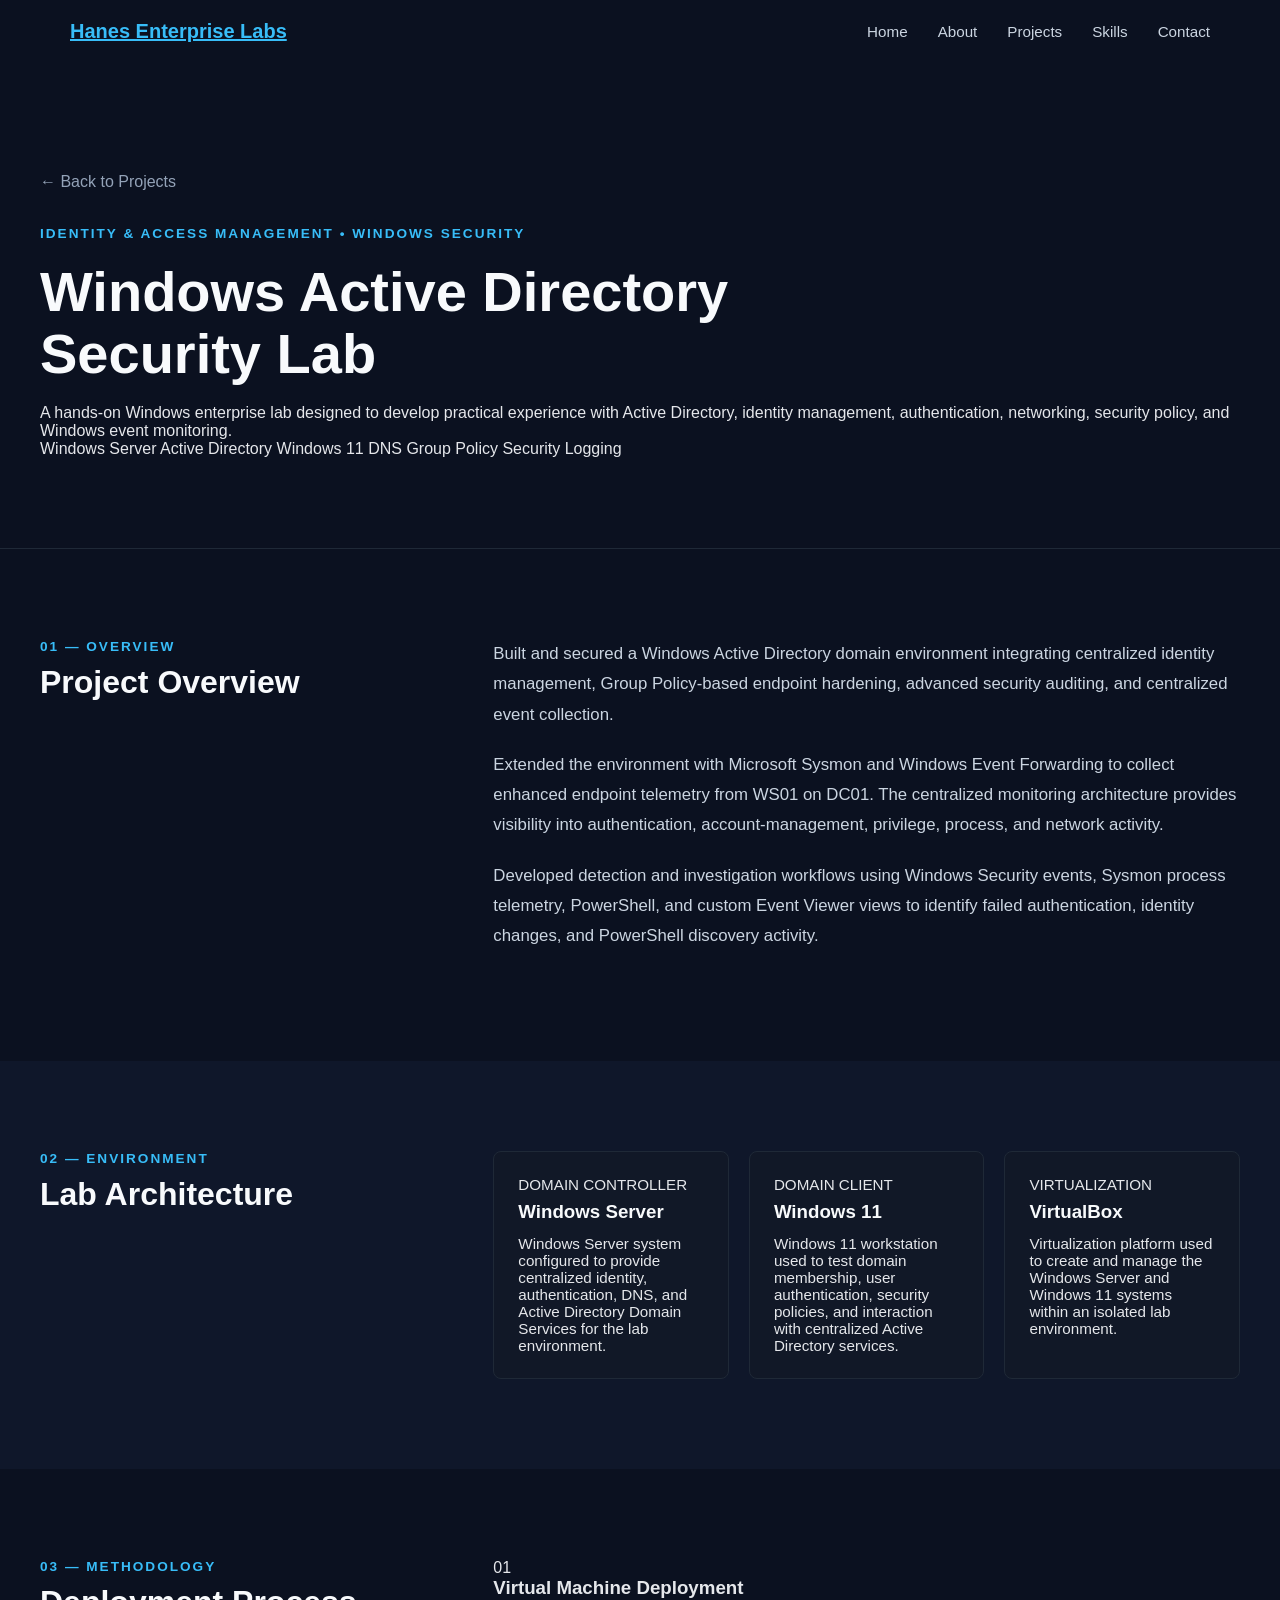
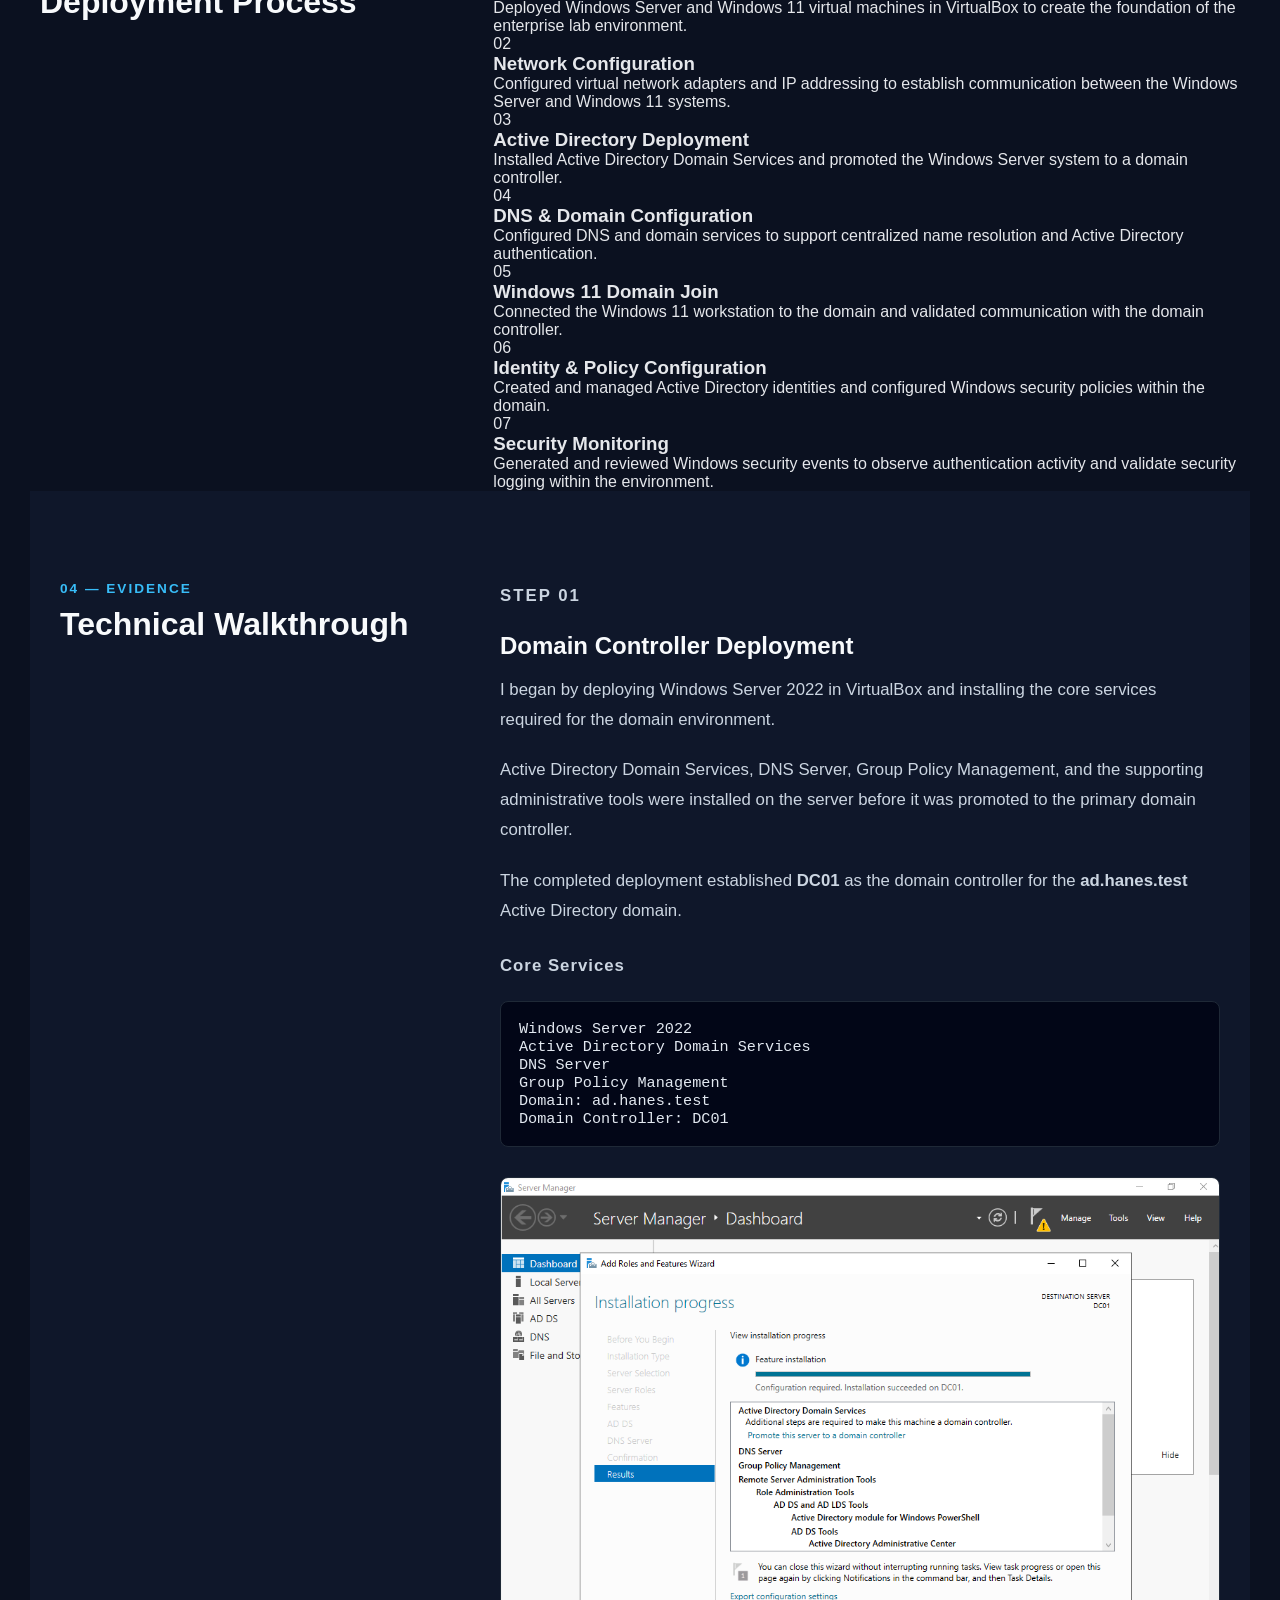
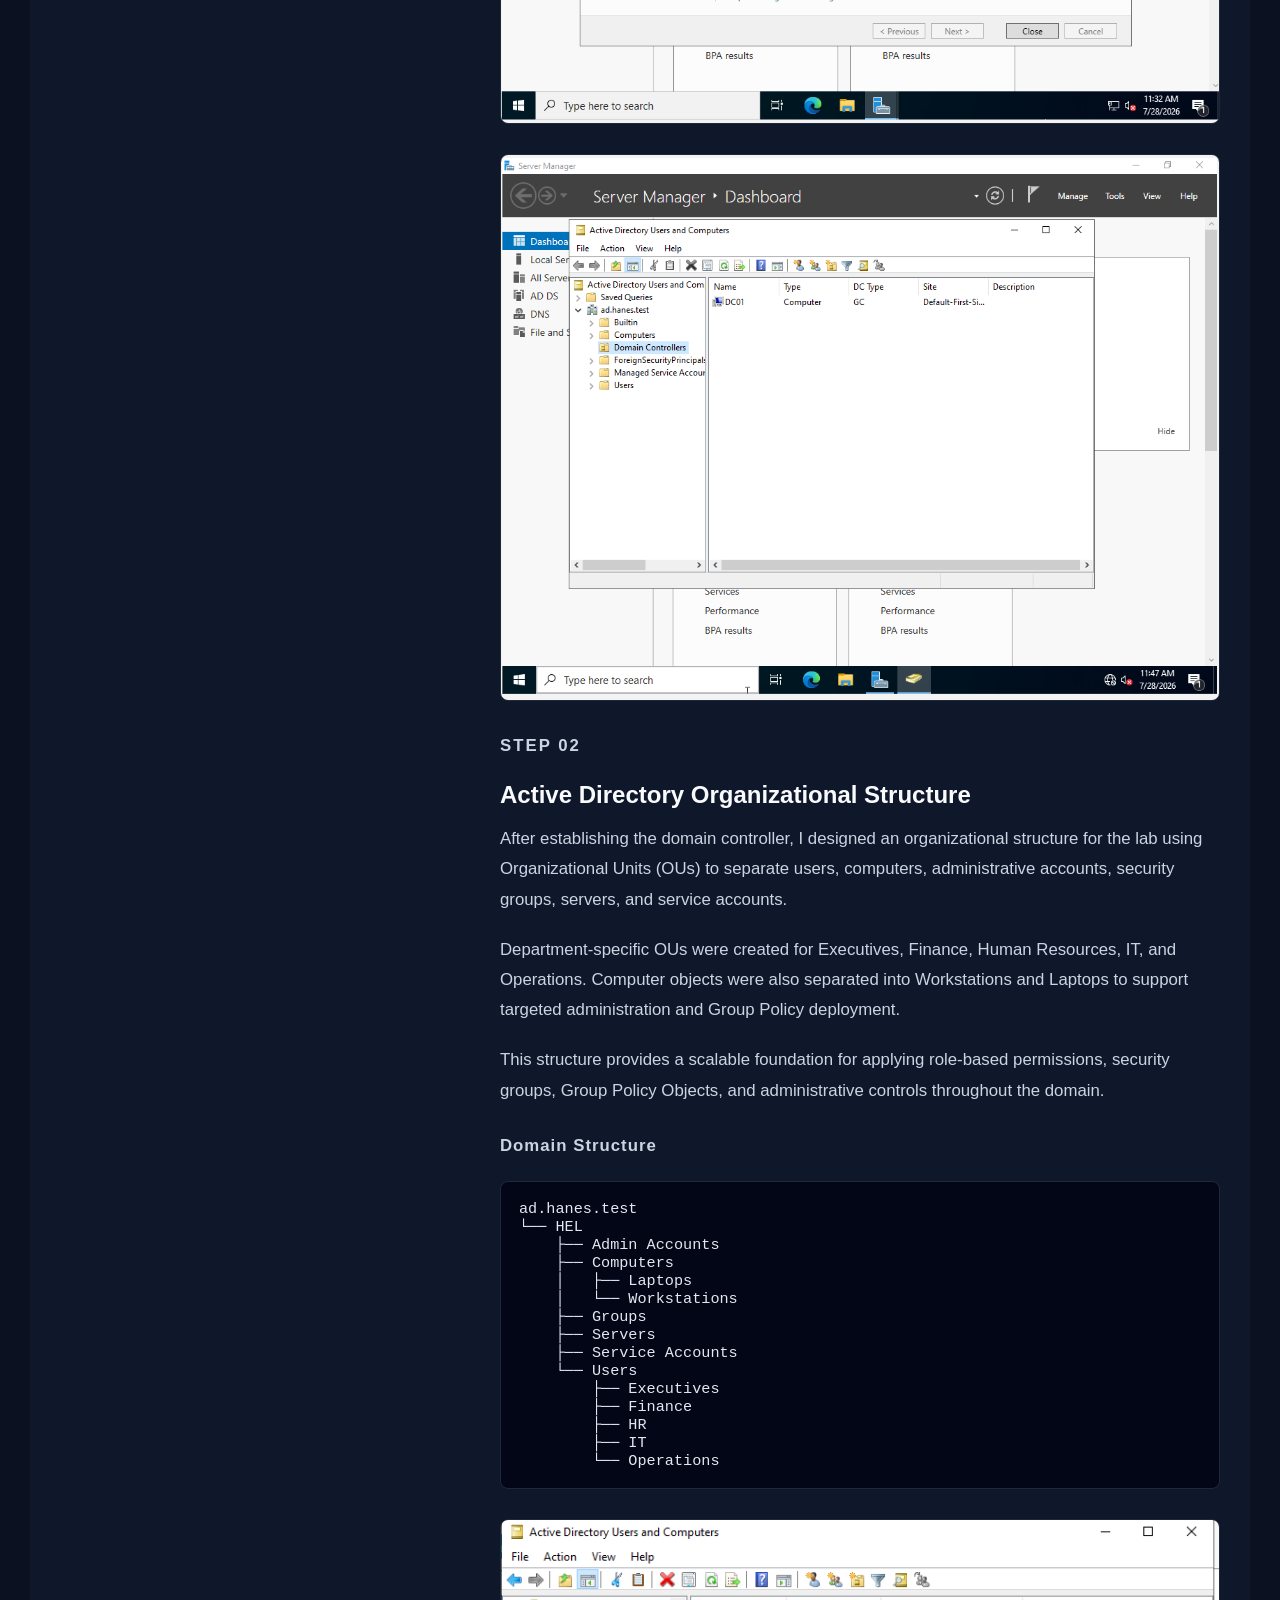
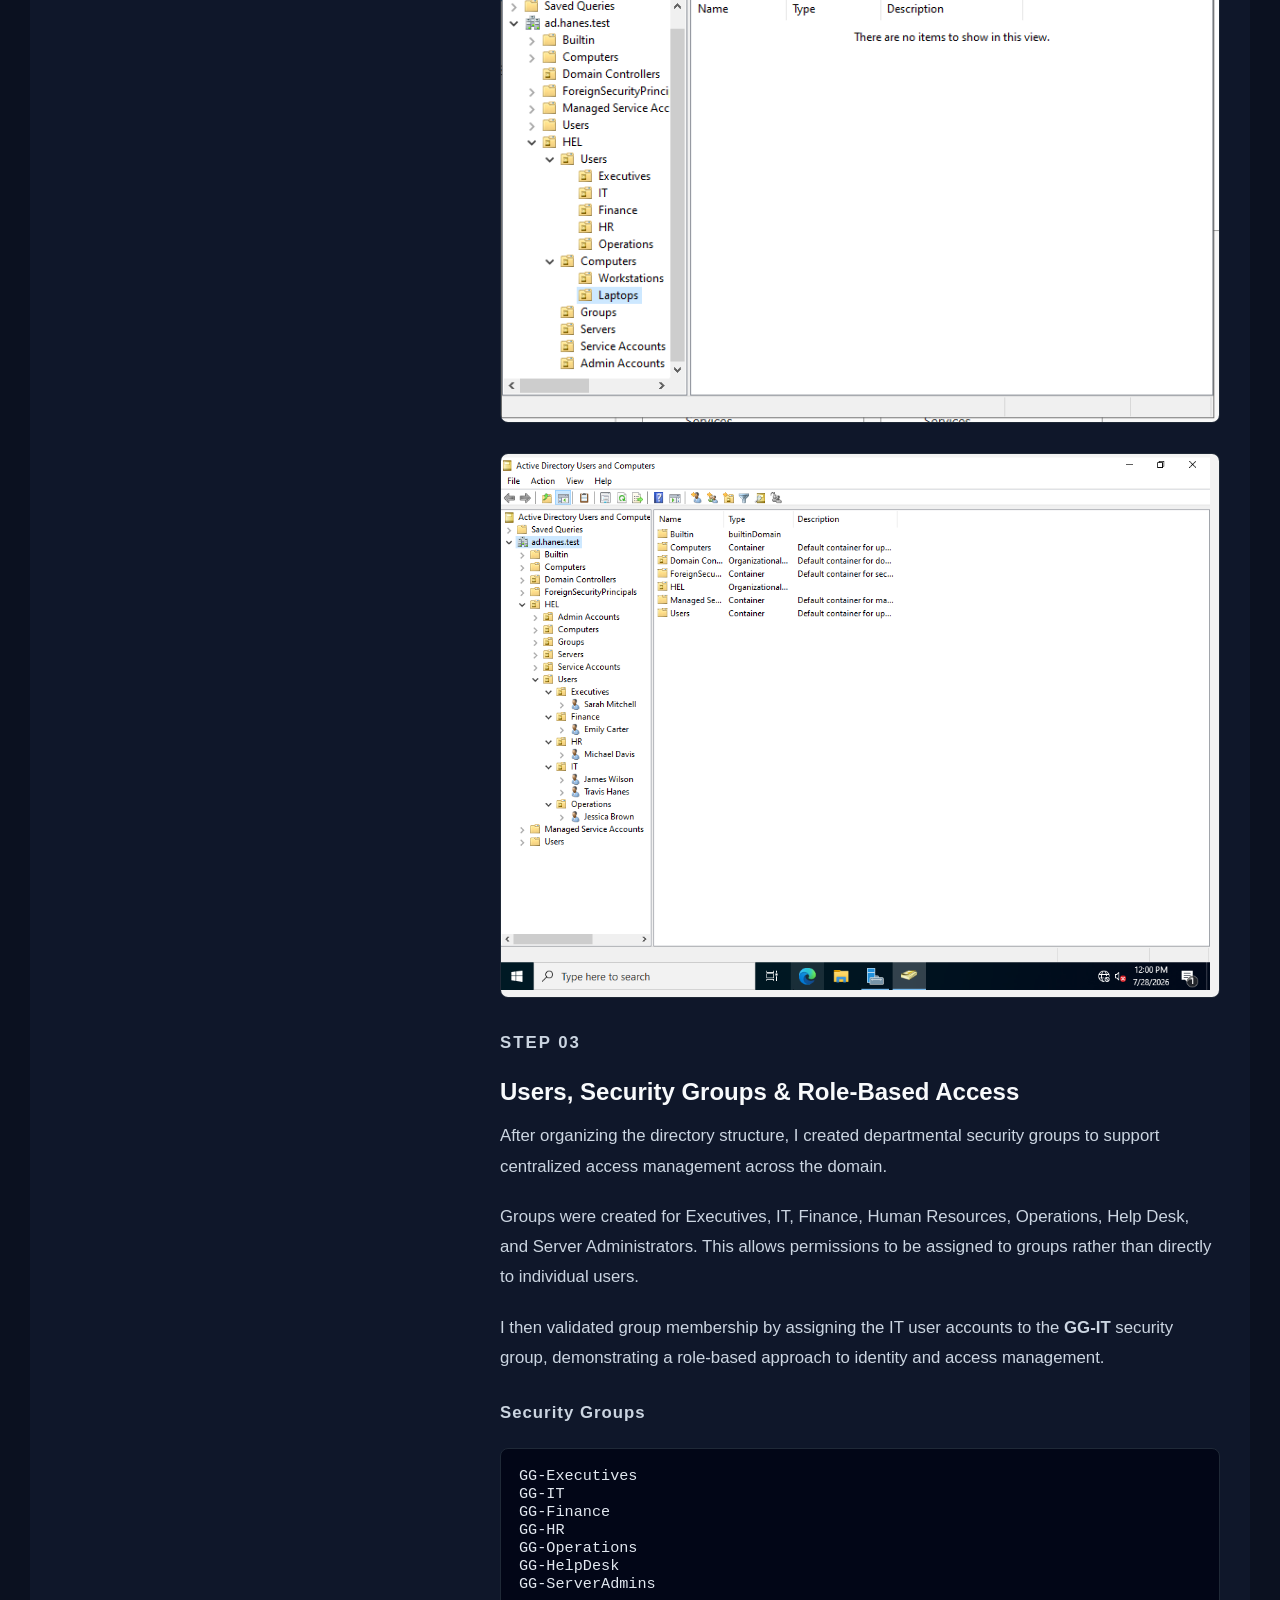
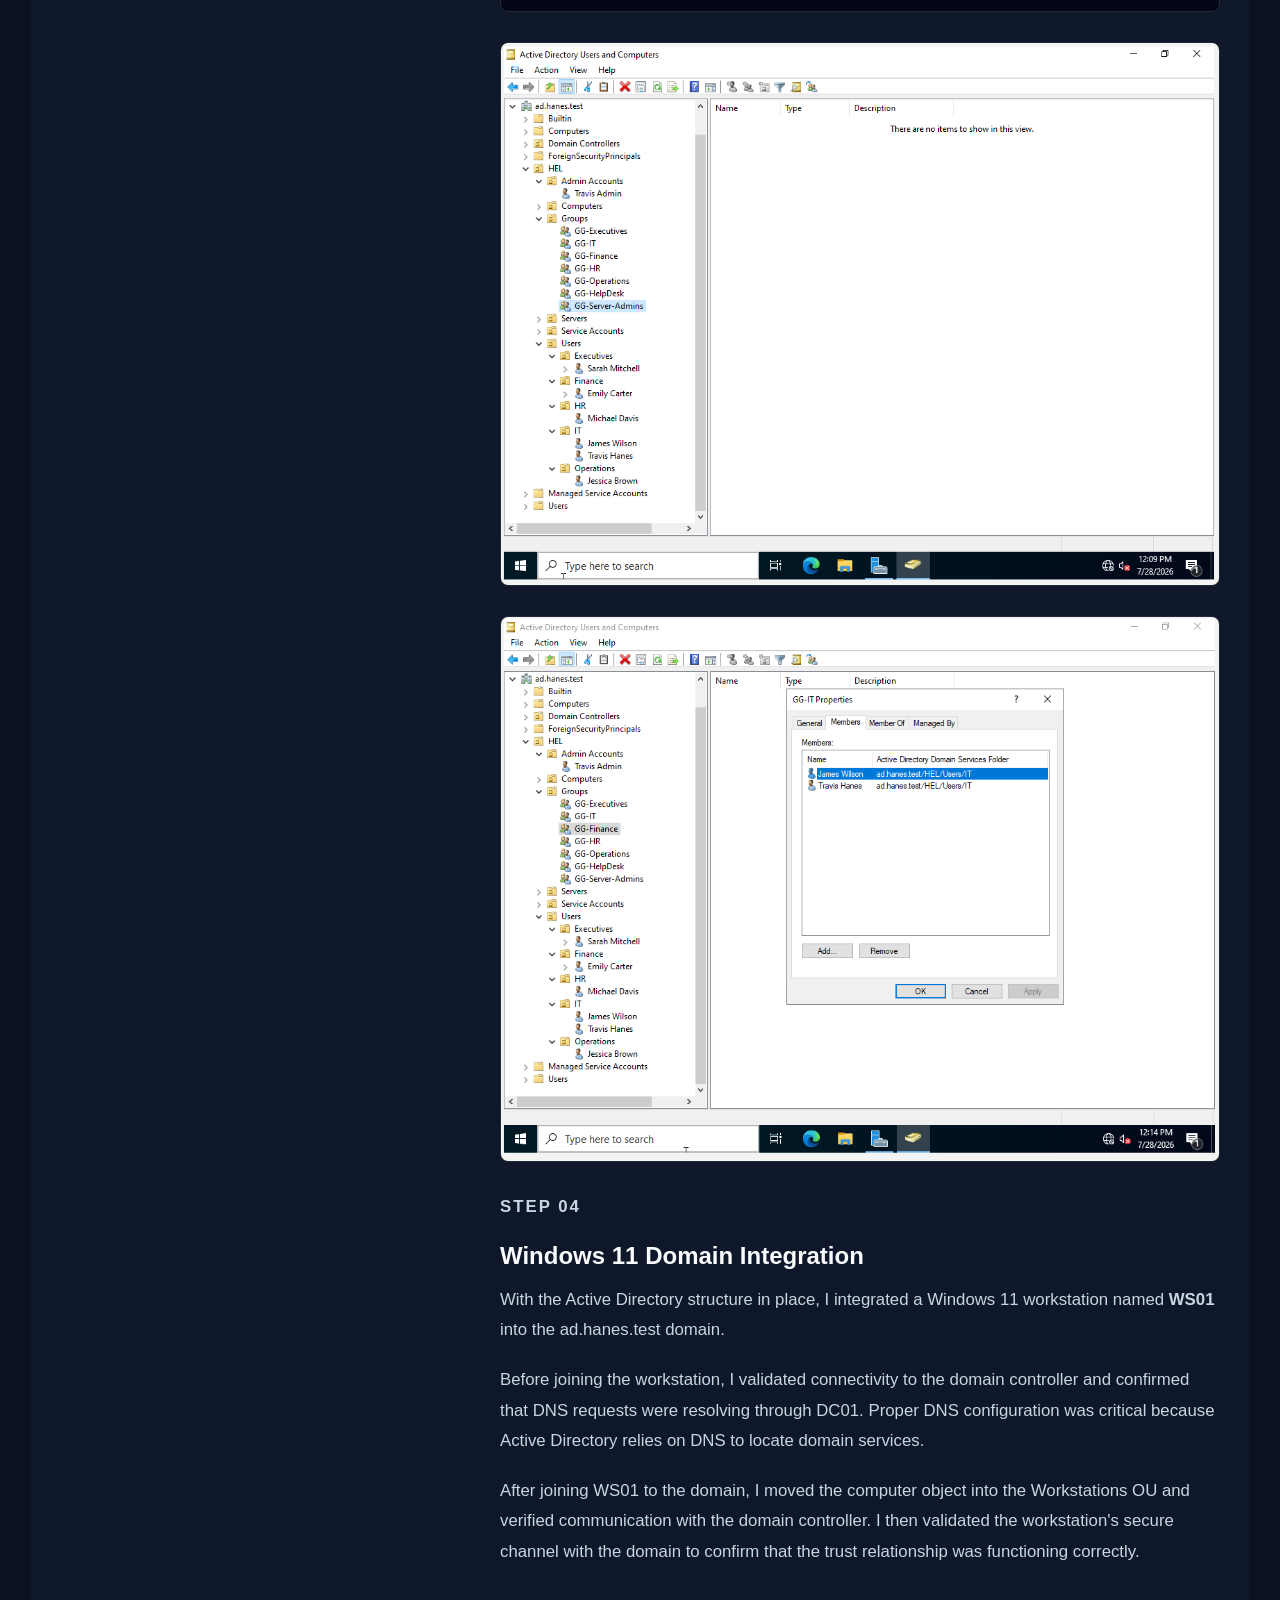
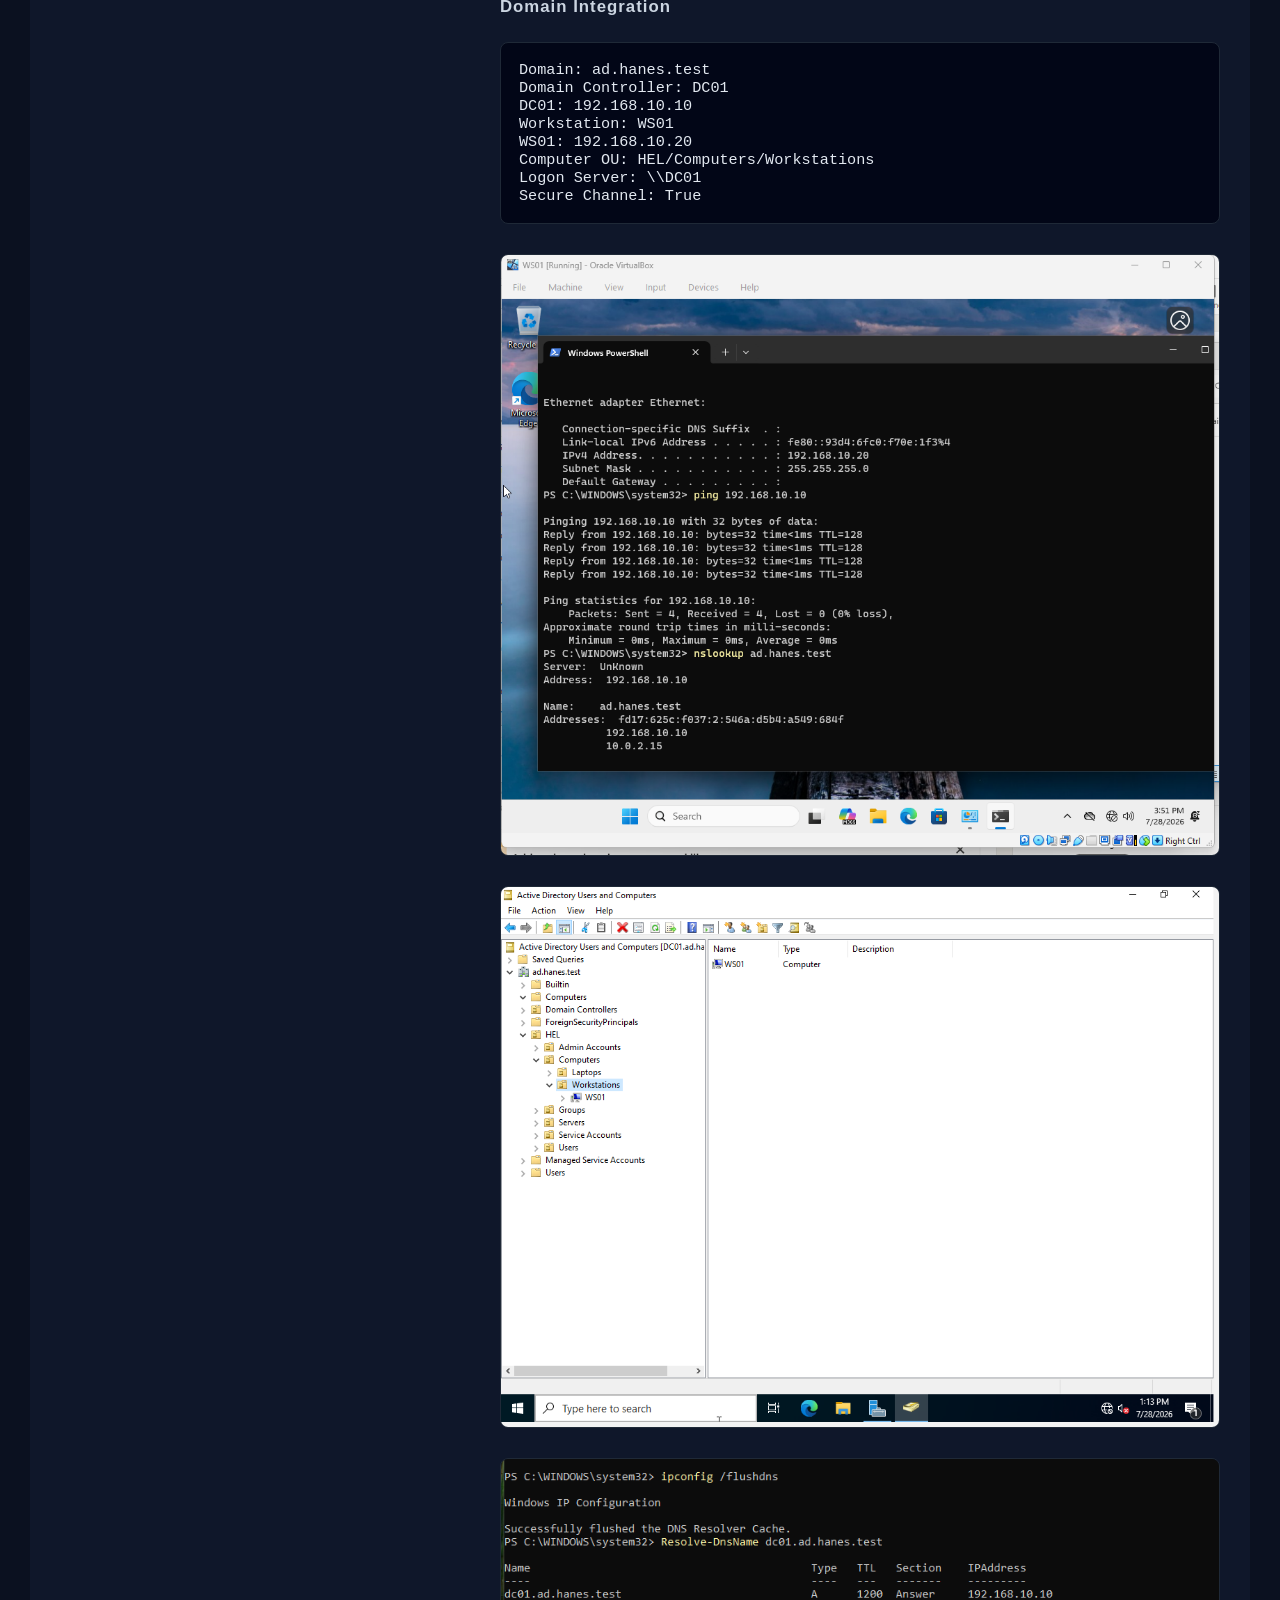
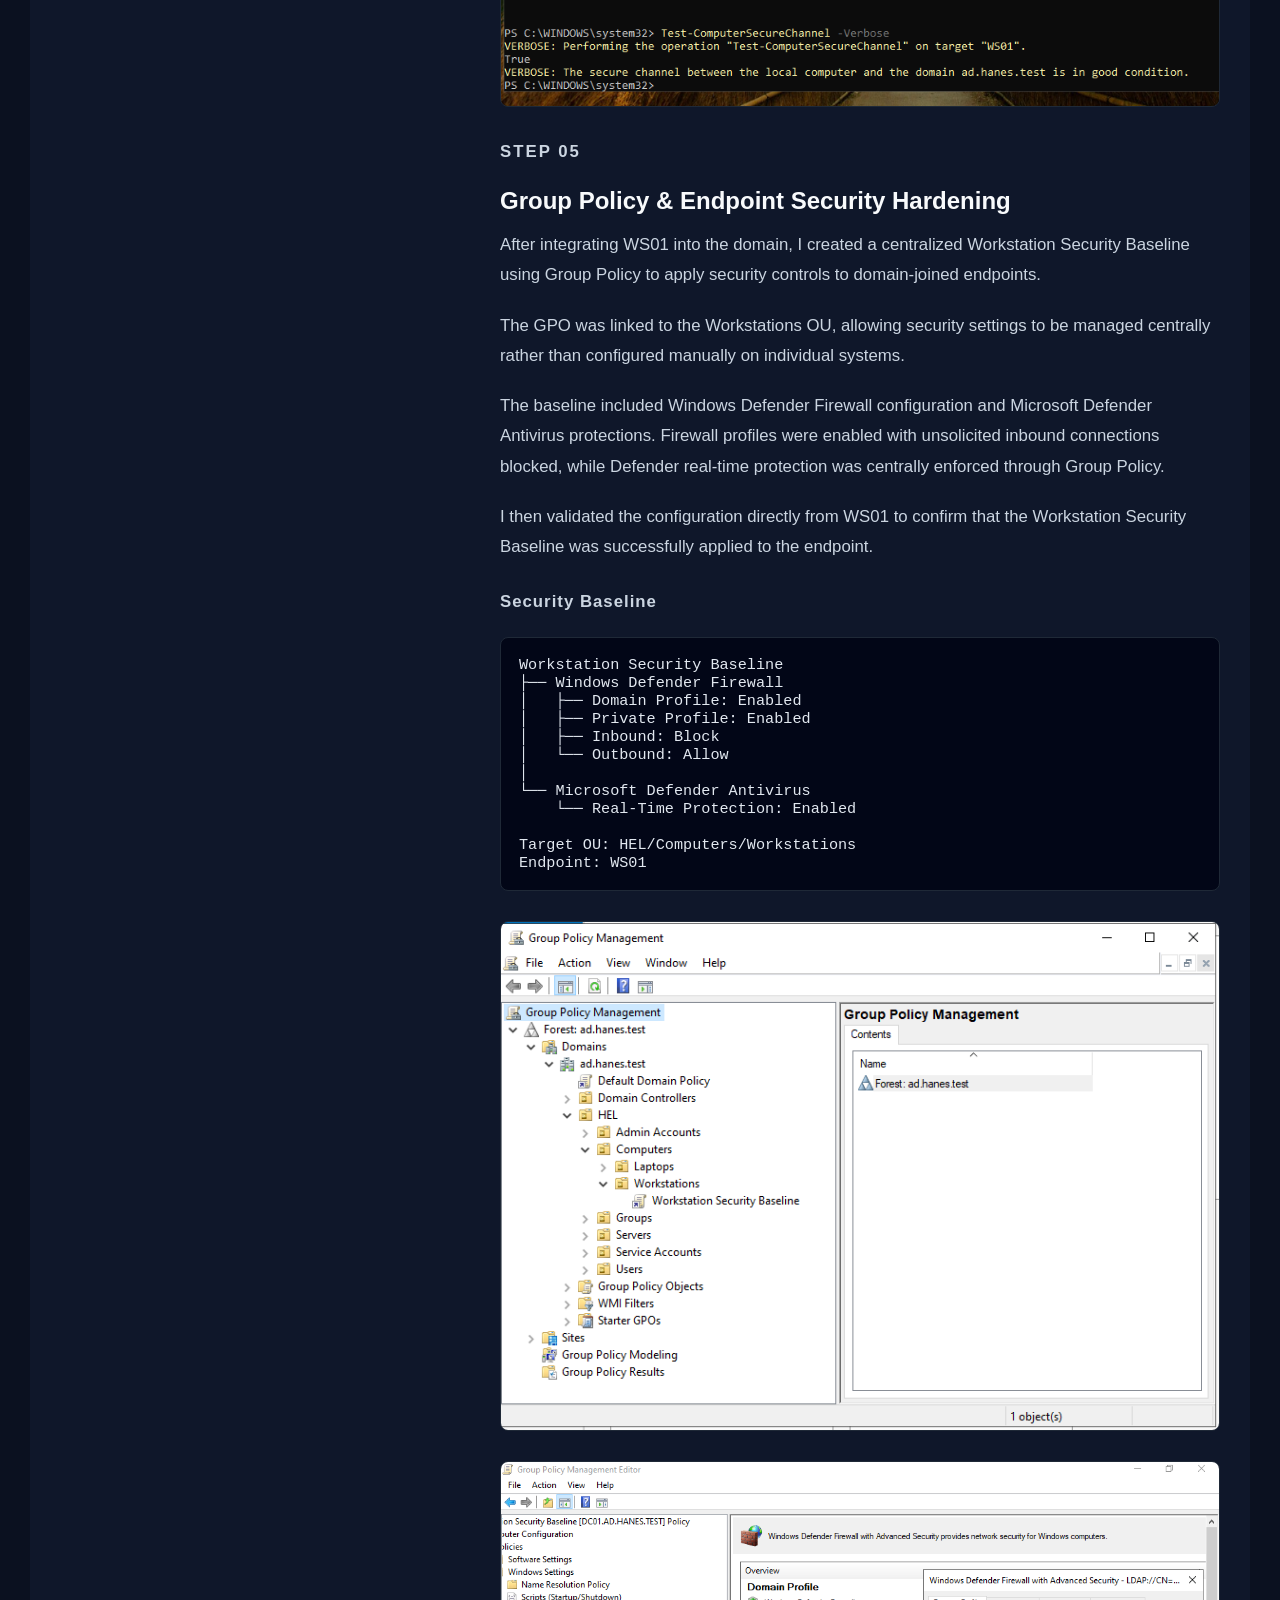
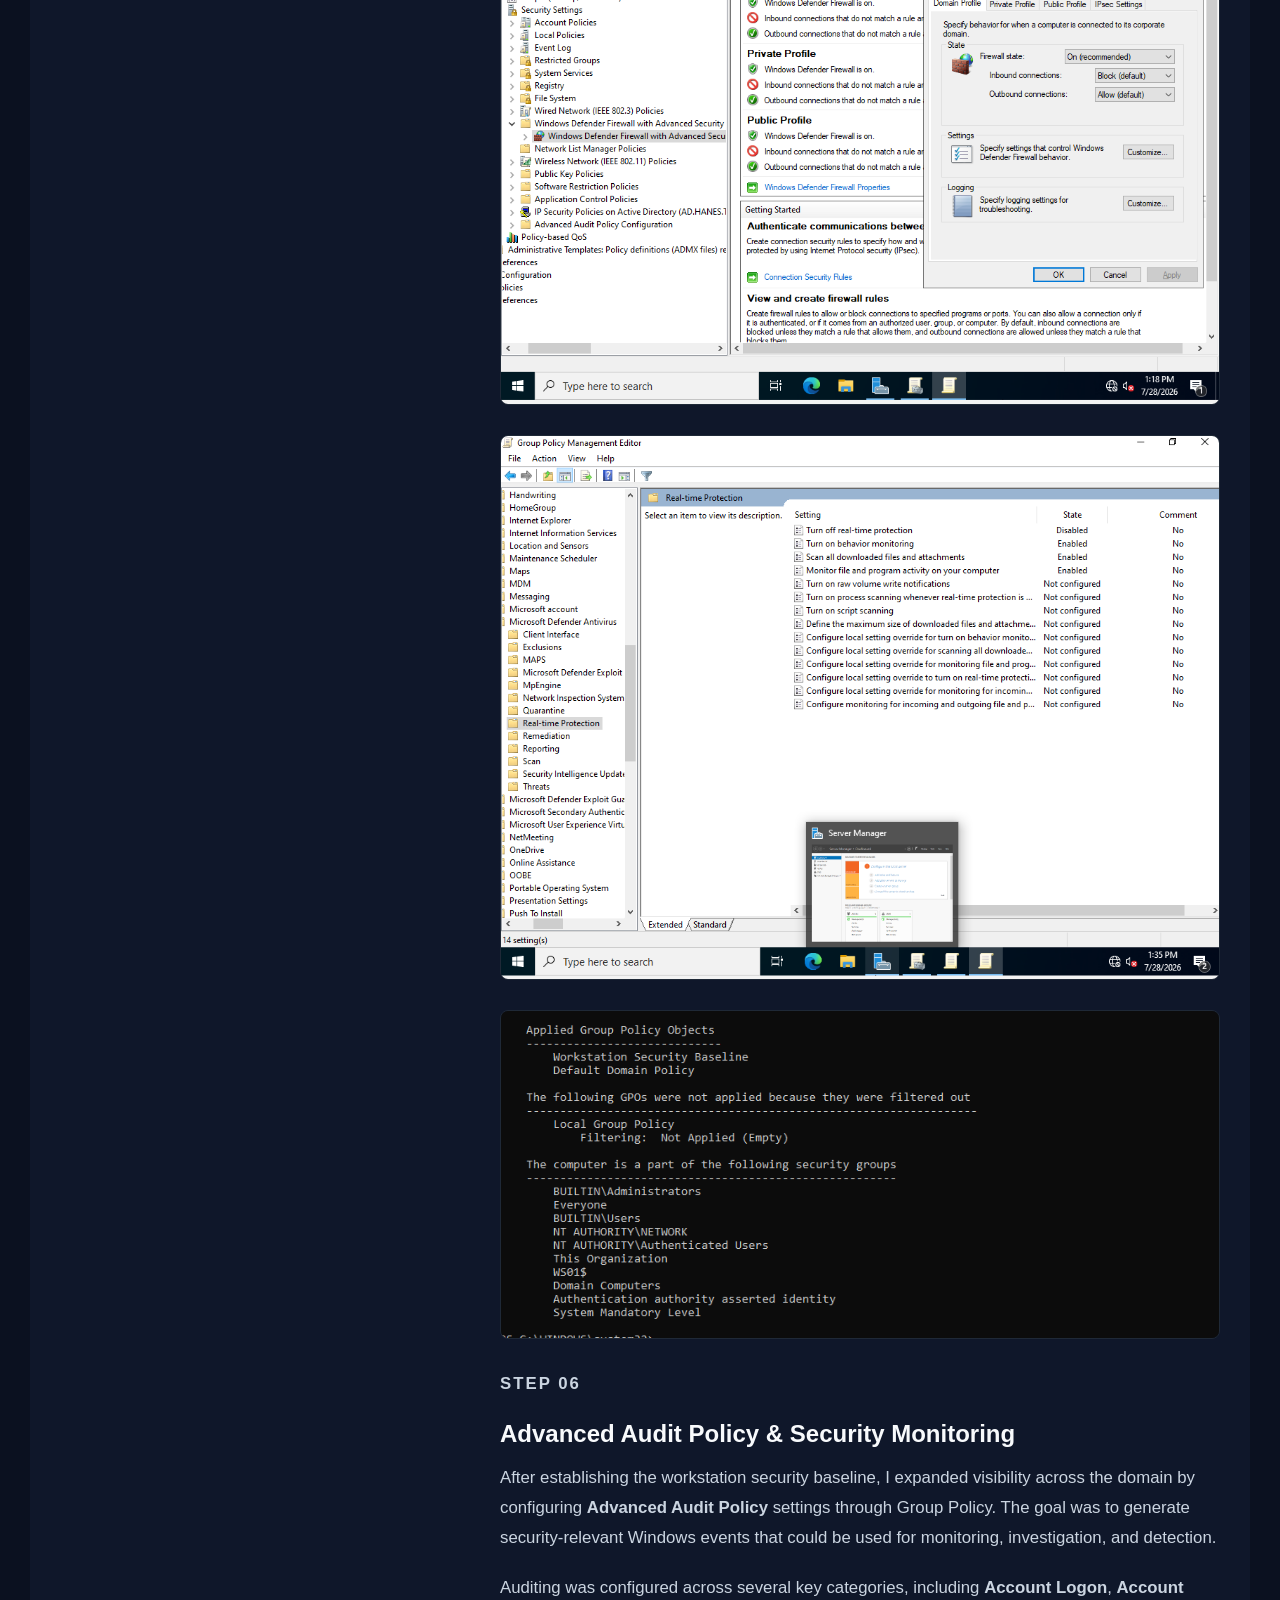
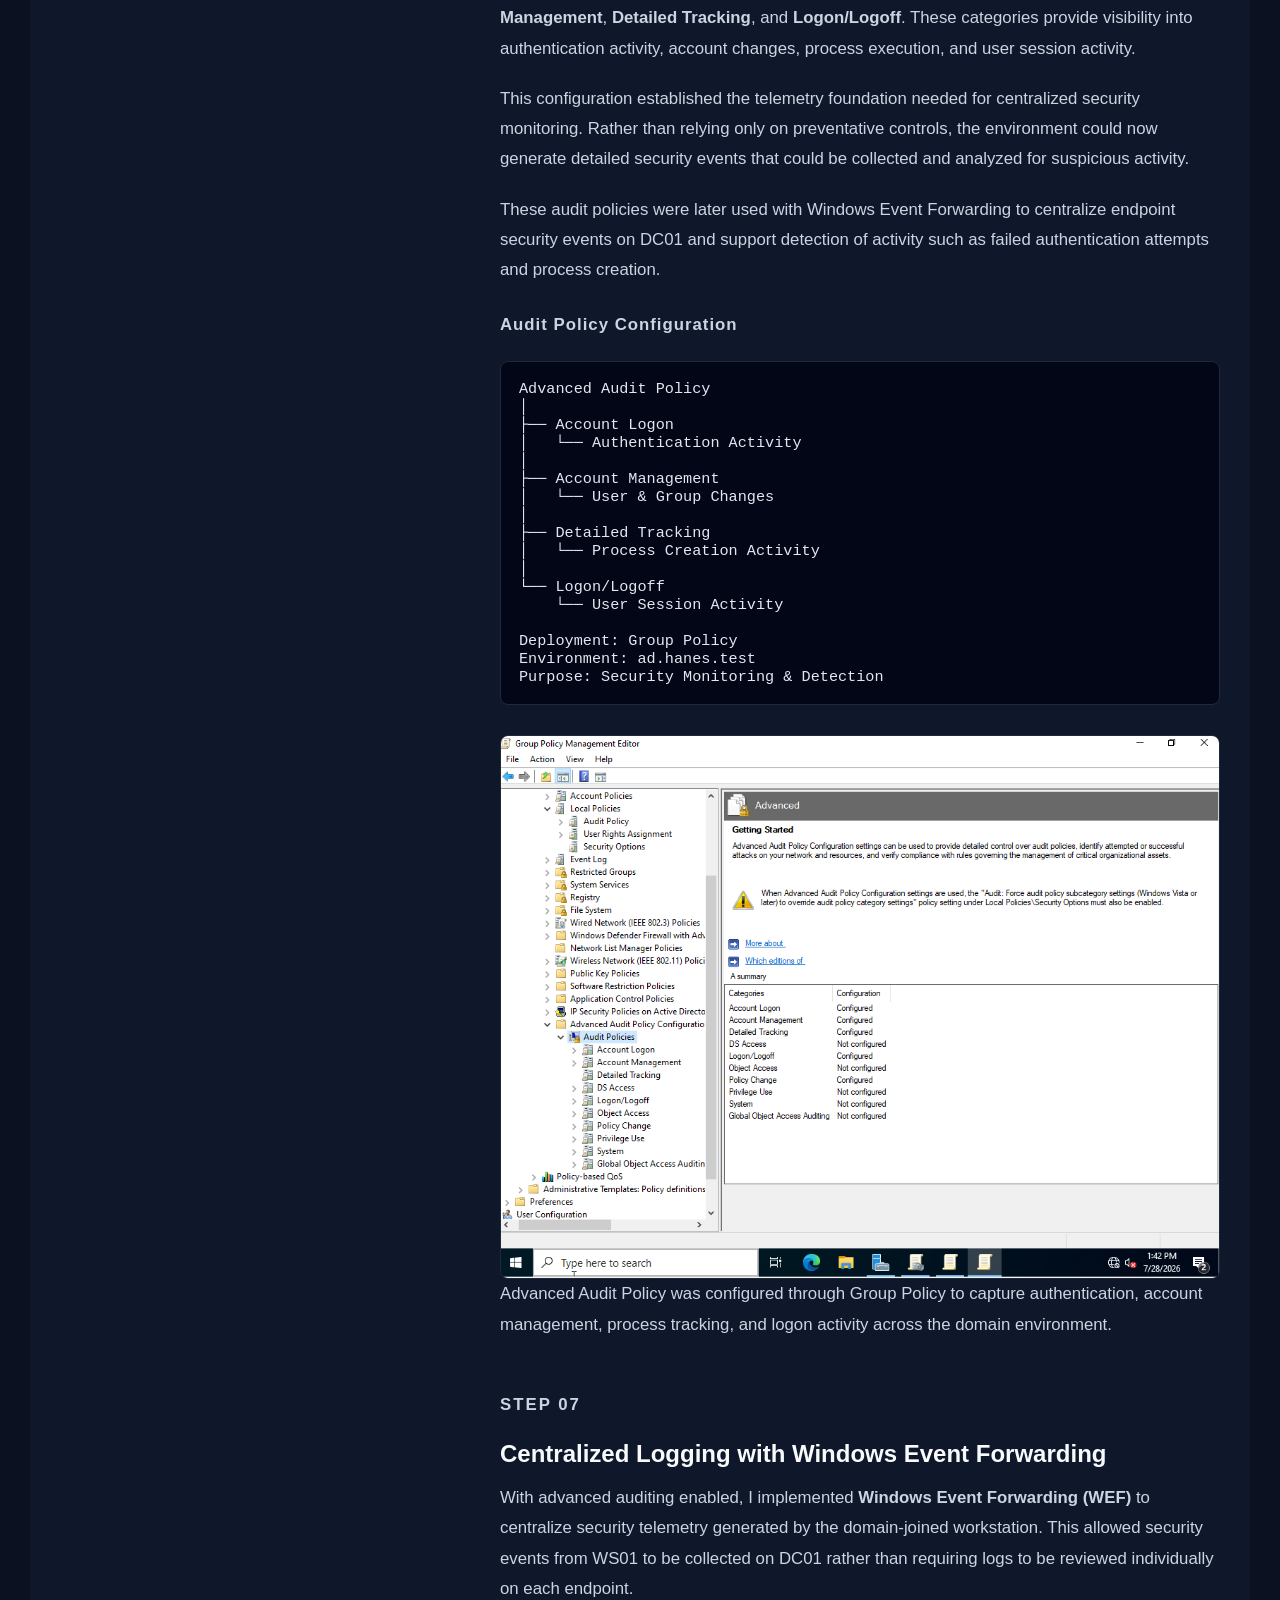
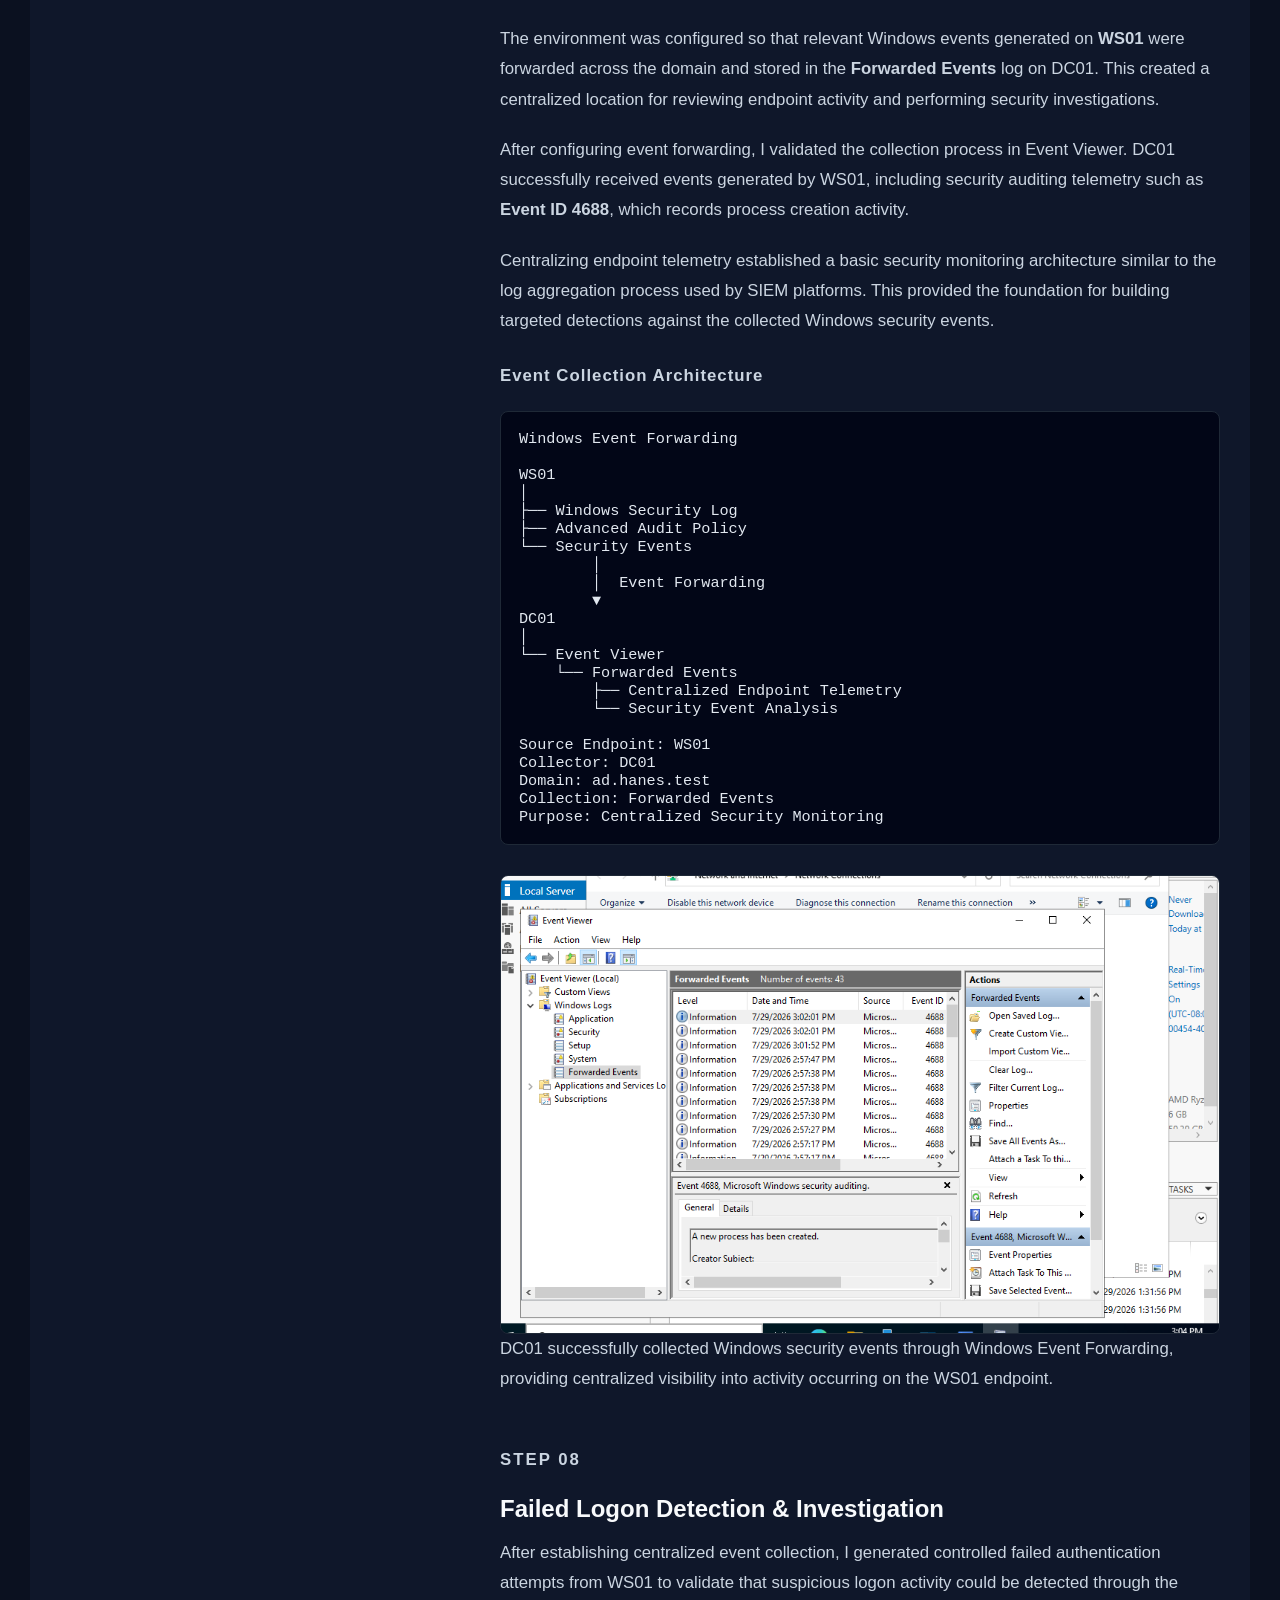
==== commit 911a0bf7: "Add Powershell detection and Sysmon investigation updates" ====
--- a/Projects/active-directory-lab.html
+++ b/Projects/active-directory-lab.html
@@ -83,19 +83,26 @@
                 <div class="project-text">
 
                     <p>
-                        I built a virtualized Windows enterprise environment
-                        consisting of a Windows Server system and Windows 11
-                        client to gain hands-on experience with centralized
-                        identity and security administration.
-                    </p>
-
-                    <p>
-                        The lab was designed to simulate core components of a
-                        small enterprise Windows environment while providing a
-                        controlled platform for practicing Active Directory,
-                        authentication, networking, policy configuration, and
-                        security monitoring.
-                    </p>
+    Built and secured a Windows Active Directory domain environment
+    integrating centralized identity management, Group Policy-based
+    endpoint hardening, advanced security auditing, and centralized
+    event collection.
+</p>
+
+<p>
+    Extended the environment with Microsoft Sysmon and Windows Event
+    Forwarding to collect enhanced endpoint telemetry from WS01 on
+    DC01. The centralized monitoring architecture provides visibility
+    into authentication, account-management, privilege, process, and
+    network activity.
+</p>
+
+<p>
+    Developed detection and investigation workflows using Windows
+    Security events, Sysmon process telemetry, PowerShell, and custom
+    Event Viewer views to identify failed authentication, identity
+    changes, and PowerShell discovery activity.
+</p>
 
                 </div>
 
@@ -784,6 +791,360 @@
         </p>
 
     </div>
+    <div class="evidence-text">
+
+    <h3>Expanded Identity & Access Monitoring</h3>
+
+    <p>
+        After validating failed-logon detection, I expanded the centralized
+        monitoring workflow to additional identity and access-control events.
+    </p>
+
+    <p>
+        <strong>Event ID 4720</strong> was used to identify user account creation,
+        providing visibility into account lifecycle activity that could indicate
+        legitimate administrative work or unauthorized account provisioning.
+    </p>
+
+    <p>
+        <strong>Event ID 4732</strong> was used to identify changes to
+        security-enabled local group membership. Monitoring this activity is
+        important because group membership changes can directly affect user
+        privileges and access to protected resources.
+    </p>
+
+    <p>
+        Both events were collected through Windows Event Forwarding and reviewed
+        centrally on DC01, demonstrating that the same monitoring architecture
+        could support authentication, account-management, and access-control
+        visibility.
+    </p>
+
+    <p class="command-label">Expanded Detection Coverage</p>
+
+    <pre class="command-block"><code>Event ID 4625
+Failed Logon
+        │
+        ├── Authentication Monitoring
+        │
+Event ID 4720
+User Account Created
+        │
+        ├── Account Lifecycle Monitoring
+        │
+Event ID 4732
+Member Added to Security-Enabled Local Group
+        │
+        └── Privilege / Access Monitoring
+
+Source Endpoint: WS01
+Collector: DC01
+Collection Method: Windows Event Forwarding</code></pre>
+
+</div>
+
+
+<div class="evidence-image">
+
+    <img
+        src="../images/active-directory-lab/29-centralized-4720-user-account-creation-detection.png"
+        alt="Centralized Event ID 4720 showing user account creation activity from WS01"
+    >
+
+    <p class="evidence-caption">
+        Event ID 4720 was collected centrally on DC01,
+        demonstrating visibility into user account creation activity
+        originating from WS01.
+    </p>
+
+</div>
+
+
+<div class="evidence-image">
+
+    <img
+        src="../images/active-directory-lab/30-centralized-4732-local-group-membership-change.png"
+        alt="Centralized Event ID 4732 showing a local security group membership change from WS01"
+    >
+
+    <p class="evidence-caption">
+        Event ID 4732 was collected centrally on DC01,
+        demonstrating visibility into security-enabled local group membership
+        changes and privilege-related activity.
+    </p>
+
+</div>
+<div class="evidence-item">
+
+    <div class="evidence-text">
+
+        <p class="section-label">STEP 09</p>
+
+        <h3>Sysmon Deployment & Centralized Endpoint Telemetry</h3>
+
+        <p>
+            After expanding centralized monitoring for Windows authentication,
+            account-management, and access-control events, I extended endpoint
+            visibility on WS01 by deploying Microsoft Sysmon.
+        </p>
+
+        <p>
+            Sysmon was installed using a custom configuration file to provide
+            more detailed telemetry about activity occurring on the workstation.
+            After installation, I verified that the Sysmon service was running
+            and that events were being generated in the
+            <strong>Microsoft-Windows-Sysmon/Operational</strong> log.
+        </p>
+
+        <p>
+            Process creation telemetry was then validated using
+            <strong>Sysmon Event ID 1</strong>. The resulting events provided
+            detailed information including the process image, command line,
+            user context, cryptographic hashes, parent process, and parent
+            command line.
+        </p>
+
+        <p>
+            Finally, I integrated the Sysmon operational log with the existing
+            Windows Event Forwarding architecture. Sysmon telemetry generated
+            on <strong>WS01.ad.hanes.test</strong> was successfully collected
+            in the <strong>ForwardedEvents</strong> log on DC01.
+        </p>
+
+        <p>
+            This expanded the monitoring environment beyond standard Windows
+            security auditing by providing centralized endpoint telemetry that
+            can support process analysis, network-activity investigation, and
+            future detection engineering.
+        </p>
+
+        <p class="command-label">Endpoint Telemetry Workflow</p>
+
+        <pre class="command-block"><code>WS01 Endpoint Activity
+        │
+        ▼
+Microsoft Sysmon
+        │
+        ├── Event ID 1  - Process Creation
+        ├── Event ID 3  - Network Connection
+        ├── Event ID 5  - Process Termination
+        └── Event ID 11 - File Creation
+        │
+        ▼
+Sysmon Operational Log
+        │
+        ▼
+Windows Event Forwarding
+        │
+        ▼
+DC01 - ForwardedEvents
+        │
+        ▼
+Centralized Endpoint Monitoring</code></pre>
+
+    </div>
+
+
+    <div class="evidence-image">
+
+        <img
+            src="../images/active-directory-lab/31-sysmon-installation-success.png"
+            alt="PowerShell showing successful Sysmon installation and configuration on WS01"
+        >
+
+        <p class="evidence-caption">
+            Sysmon was successfully installed and configured
+            on WS01, establishing enhanced endpoint telemetry collection.
+        </p>
+
+    </div>
+
+
+    <div class="evidence-image">
+
+        <img
+            src="../images/active-directory-lab/33-sysmon-process-creation-notepad.png"
+            alt="Sysmon Event ID 1 showing detailed process creation telemetry for Notepad on WS01"
+        >
+
+        <p class="evidence-caption">
+            Sysmon Event ID 1 captured process creation
+            telemetry including the executable, command line, user context,
+            hashes, and parent process information.
+        </p>
+
+    </div>
+
+
+    <div class="evidence-image">
+
+        <img
+            src="../images/active-directory-lab/35-centralized-sysmon-events-dc01.png"
+            alt="PowerShell on DC01 showing centralized Sysmon events forwarded from WS01"
+        >
+
+        <p class="evidence-caption">
+            Sysmon telemetry from WS01 was successfully
+            forwarded to DC01, confirming centralized collection of enhanced
+            endpoint activity through Windows Event Forwarding.
+        </p>
+
+    </div>
+   <div class="evidence-item">
+
+    <div class="evidence-text">
+
+        <p class="section-label">STEP 10</p>
+
+        <h3>PowerShell Detection & Investigation</h3>
+
+        <p>
+            After centralizing Sysmon telemetry from WS01, I used the collected
+            endpoint data to build a detection and investigation workflow for
+            PowerShell activity.
+        </p>
+
+        <p>
+            I first queried the <strong>ForwardedEvents</strong> log on DC01
+            for Sysmon <strong>Event ID 1</strong>, which records process
+            creation activity. Using PowerShell, I extracted investigation
+            fields including the originating workstation, process image,
+            command line, user account, and parent process.
+        </p>
+
+        <p>
+            This allowed PowerShell execution occurring on
+            <strong>WS01.ad.hanes.test</strong> to be investigated centrally
+            from DC01 rather than directly from the endpoint.
+        </p>
+
+        <p>
+            I then generated administrative discovery activity using
+            <strong>Get-LocalGroupMember Administrators</strong>. Sysmon
+            captured the PowerShell process and full command line, and Windows
+            Event Forwarding transported the telemetry to DC01.
+        </p>
+
+        <p>
+            Using the centralized events, I created a custom Event Viewer view
+            named <strong>PowerShell Detection - WS01</strong> to isolate
+            PowerShell process creation originating from the workstation.
+        </p>
+
+        <p>
+            I further refined the detection into
+            <strong>PowerShell Discovery Detection - WS01</strong>, allowing
+            the monitoring environment to identify PowerShell activity
+            associated with local administrator-group discovery.
+        </p>
+
+        <p>
+            This demonstrated a complete detection-engineering workflow:
+            generating endpoint activity, collecting enhanced telemetry,
+            investigating process execution, and developing increasingly
+            targeted detection logic.
+        </p>
+
+        <p class="command-label">Detection Workflow</p>
+
+        <pre class="command-block"><code>PowerShell Activity - WS01
+        │
+        ▼
+Sysmon Event ID 1
+Process Creation
+        │
+        ├── Image
+        ├── CommandLine
+        ├── User
+        └── ParentImage
+        │
+        ▼
+Windows Event Forwarding
+        │
+        ▼
+DC01 - ForwardedEvents
+        │
+        ├── PowerShell Investigation
+        │
+        ├── PowerShell Detection - WS01
+        │
+        └── PowerShell Discovery Detection - WS01
+                    │
+                    ▼
+        Get-LocalGroupMember Administrators
+                    │
+                    ▼
+        Targeted Discovery Detection</code></pre>
+
+    </div>
+
+
+    <div class="evidence-image">
+
+        <img
+            src="../images/active-directory-lab/36-centralized-powershell-investigation.png"
+            alt="PowerShell investigation of centralized Sysmon process creation events from WS01"
+        >
+
+        <p class="evidence-caption">
+            Screenshot 36 — PowerShell was used on DC01 to investigate
+            centralized Sysmon Event ID 1 telemetry from WS01 and extract
+            process image, command line, user, and parent-process information.
+        </p>
+
+    </div>
+
+
+    <div class="evidence-image">
+
+        <img
+            src="../images/active-directory-lab/37-centralized-powershell-discovery-detection.png"
+            alt="Centralized Sysmon event showing PowerShell local administrator group discovery"
+        >
+
+        <p class="evidence-caption">
+            Screenshot 37 — Centralized Sysmon telemetry captured PowerShell
+            executing Get-LocalGroupMember Administrators on WS01, providing
+            command-line visibility into administrative discovery activity.
+        </p>
+
+    </div>
+
+
+    <div class="evidence-image">
+
+        <img
+            src="../images/active-directory-lab/38-powershell-detection-custom-view.png"
+            alt="Custom Event Viewer PowerShell detection view for WS01"
+        >
+
+        <p class="evidence-caption">
+            Screenshot 38 — A custom PowerShell Detection - WS01 view was
+            created on DC01 to isolate centralized PowerShell process-creation
+            events from the workstation.
+        </p>
+
+    </div>
+
+
+    <div class="evidence-image">
+
+        <img
+            src="../images/active-directory-lab/39-targeted-powershell-discovery-detection.png"
+            alt="Targeted PowerShell discovery detection for WS01"
+        >
+
+        <p class="evidence-caption">
+            Screenshot 39 — The detection was refined into PowerShell Discovery
+            Detection - WS01, isolating the Get-LocalGroupMember Administrators
+            activity as targeted discovery behavior.
+        </p>
+
+    </div>
+
+</div> 
+
+</div>
 
 </div>
 
@@ -919,6 +1280,194 @@
                     </p>
 
                 </div>
+                <!-- ISSUE 02 -->
+<div class="troubleshooting-item">
+
+    <p class="section-label">ISSUE 02</p>
+
+    <h3>Windows Event Forwarding & Sysmon Collection</h3>
+
+    <p>
+        While extending the monitoring environment with Microsoft Sysmon,
+        I encountered an issue with the existing Windows Event Forwarding
+        pipeline between WS01 and DC01.
+    </p>
+
+    <p>
+        The Windows Event Collector subscription showed the WS01 source in a
+        <strong>Trying</strong> state and returned a WSMan connectivity error.
+        An initial attempt to query the Sysmon operational channel from DC01
+        also failed because that log exists on the endpoint where Sysmon is
+        installed rather than on the collector.
+    </p>
+
+    <p>
+        I worked through the collection path component by component rather
+        than changing multiple settings at once. This included validating
+        WinRM on DC01, testing WSMan connectivity from WS01, verifying that
+        both WinRM and Sysmon were running on the workstation, and reviewing
+        the permissions required for remote event-log collection.
+    </p>
+
+    <p>
+        This troubleshooting process also reinforced the separation of roles
+        within the monitoring architecture. WS01 operates as the endpoint
+        generating Sysmon telemetry, while DC01 acts as the centralized
+        Windows Event Collector.
+    </p>
+
+    <p>
+        After correcting the forwarding configuration, I revalidated the
+        subscription using <strong>wecutil</strong>. Both the subscription
+        and the WS01 event source returned
+        <strong>RuntimeStatus: Active</strong> with
+        <strong>LastError: 0</strong>, confirming that the centralized
+        event-forwarding path had been successfully restored.
+    </p>
+
+
+    <!-- Problem / Action / Validation Cards -->
+    <div class="troubleshooting-grid">
+
+        <div class="troubleshooting-card">
+            <h4>Problem</h4>
+            <p>
+                The WS01 event source remained in a Trying state and reported
+                a WSMan connectivity failure, preventing reliable centralized
+                collection.
+            </p>
+        </div>
+
+        <div class="troubleshooting-card">
+            <h4>Action</h4>
+            <p>
+                Validated WinRM, WSMan connectivity, Sysmon service status,
+                endpoint event-log permissions, and the relationship between
+                the source endpoint and collector.
+            </p>
+        </div>
+
+        <div class="troubleshooting-card">
+            <h4>Validation</h4>
+            <p>
+                Confirmed the WEC subscription and WS01 event source returned
+                RuntimeStatus Active with LastError 0 after correcting the
+                forwarding configuration.
+            </p>
+        </div>
+
+    </div>
+
+
+    <p class="command-label">Troubleshooting Workflow</p>
+
+    <pre class="command-block"><code>Sysmon / WEF Collection Issue
+        │
+        ▼
+Review WEC Subscription
+        │
+        ├── RuntimeStatus: Trying
+        └── WSMan Connectivity Error
+        │
+        ▼
+Validate DC01
+        │
+        └── WinRM Running
+        │
+        ▼
+Validate WS01
+        │
+        ├── Test-WSMan DC01
+        ├── WinRM Running
+        ├── Sysmon64 Running
+        └── Event Log Permissions
+        │
+        ▼
+Correct Forwarding Configuration
+        │
+        ▼
+Revalidate WEC Subscription
+        │
+        ├── RuntimeStatus: Active
+        └── LastError: 0
+        │
+        ▼
+Centralized Collection Restored</code></pre>
+
+
+    <!-- Troubleshooting 3 -->
+    <div class="evidence-image">
+
+        <img
+            src="../images/active-directory-lab/troubleshooting 3.png"
+            alt="Windows Event Collector troubleshooting showing WSMan connectivity and Sysmon channel errors"
+        >
+
+        <p class="evidence-caption">
+            Initial validation showed the WS01 event
+            source in a Trying state with a WSMan connectivity error.
+            Attempting to query the Sysmon operational log from DC01 also
+            helped confirm that Sysmon telemetry originated on WS01 rather
+            than on the collector.
+        </p>
+
+    </div>
+
+
+    <!-- Troubleshooting 4 -->
+    <div class="evidence-image">
+
+        <img
+            src="../images/active-directory-lab/Troubleshooting 4.png"
+            alt="PowerShell troubleshooting on DC01 validating the Windows Remote Management service"
+        >
+
+        <p class="evidence-caption">
+            Collector-side service validation confirmed
+            that WinRM was running on DC01. The absence of Sysmon64 on the
+            collector also reinforced that Sysmon was an endpoint-side
+            telemetry source rather than a required collector service.
+        </p>
+
+    </div>
+
+
+    <!-- Troubleshooting 5 -->
+    <div class="evidence-image">
+
+        <img
+            src="../images/active-directory-lab/Troubleshooting 5.png"
+            alt="WS01 PowerShell validation showing WSMan connectivity, WinRM, Sysmon, and Event Log Readers membership"
+        >
+
+        <p class="evidence-caption">
+            Endpoint validation confirmed successful
+            WSMan communication with DC01, verified that both WinRM and
+            Sysmon64 were running on WS01, and reviewed Event Log Readers
+            membership required for centralized event access.
+        </p>
+
+    </div>
+
+
+    <!-- Troubleshooting 6 -->
+    <div class="evidence-image">
+
+        <img
+            src="../images/active-directory-lab/troubleshooting 6.png"
+            alt="Windows Event Collector subscription showing WS01 active with LastError zero"
+        >
+
+        <p class="evidence-caption">
+            Final validation showed both the
+            WS01 Security Events subscription and the WS01 event source
+            operating with RuntimeStatus Active and LastError 0, confirming
+            that the Windows Event Forwarding path had been restored.
+        </p>
+
+    </div>
+
+</div>
 
             </div>
 
@@ -939,16 +1488,22 @@
         <div class="project-text">
 
             <p>
-                This project progressed beyond basic Active Directory deployment
-                into a small defensive-security environment focused on centralized
-                identity management, endpoint hardening, security auditing,
-                event collection, and authentication monitoring.
+                <p>
+    This project progressed beyond basic Active Directory deployment
+    into a small defensive-security environment focused on centralized
+    identity management, endpoint hardening, security auditing, event
+    collection, identity and access monitoring, and enhanced endpoint
+    telemetry.
+</p>
             </p>
 
             <p>
-                The final environment demonstrated how multiple Windows security
-                technologies can work together to provide both preventative
-                controls and visibility into endpoint activity.
+                <p>
+    The final environment demonstrated how multiple Windows security
+    technologies can work together to provide preventative controls,
+    centralized visibility, and enhanced endpoint telemetry for
+    security monitoring and investigation.
+</p>
             </p>
 
 
@@ -1000,6 +1555,17 @@
                         activity for security analysis.
                     </p>
                 </div>
+                <div class="outcome-card">
+    <p class="card-label">ENDPOINT VISIBILITY</p>
+    <h3>Centralized Endpoint Telemetry</h3>
+
+    <p>
+        Extended the monitoring environment with Microsoft Sysmon
+        to capture enhanced endpoint activity from WS01, including
+        process and network telemetry, and centralized the resulting
+        events on DC01 through Windows Event Forwarding.
+    </p>
+</div>
 
 
                 <div class="outcome-card">
@@ -1015,15 +1581,39 @@
 
 
                 <div class="outcome-card">
-                    <p class="card-label">DETECTION</p>
-                    <h3>Failed Authentication Monitoring</h3>
-
-                    <p>
-                        Queried Event ID 4625 activity and created a custom Event
-                        Viewer detection view to isolate failed authentication
-                        attempts originating from the workstation.
-                    </p>
-                </div>
+    <p class="card-label">DETECTION</p>
+    <h3>Identity & Access Monitoring</h3>
+
+    <p>
+        Expanded centralized detection across authentication,
+        account-management, and access-control activity by monitoring
+        failed logons, user account creation, and security-enabled
+        local group membership changes from WS01 on DC01.
+    </p>
+</div>
+<div class="outcome-card">
+    <p class="card-label">DETECTION ENGINEERING</p>
+
+    <h3>PowerShell Discovery Detection</h3>
+
+    <p>
+        Used centralized Sysmon process telemetry to identify
+        PowerShell activity originating from WS01 and developed
+        targeted Event Viewer detections for administrative
+        discovery behavior.
+    </p>
+</div>
+<div class="outcome-card">
+    <p class="card-label">INVESTIGATION</p>
+
+    <h3>Centralized Process Analysis</h3>
+
+    <p>
+        Queried Sysmon Event ID 1 telemetry on DC01 to investigate
+        process execution from WS01 using command-line, user,
+        process image, and parent-process data.
+    </p>
+</div>
 
             </div>
 
@@ -1132,10 +1722,10 @@
                     <h3>Windows Event Forwarding</h3>
 
                     <p>
-                        Configured centralized Windows event collection to
-                        forward endpoint security telemetry from WS01 to the
-                        domain controller for analysis.
-                    </p>
+    Configured centralized Windows Event Forwarding to collect
+    Windows security events and Sysmon endpoint telemetry from
+    WS01 on DC01 for centralized monitoring and investigation.
+</p>
 
                     <div class="skill-tags">
                         <span>WEF</span>
@@ -1144,26 +1734,50 @@
                         <span>Telemetry</span>
                     </div>
                 </div>
-
-
                 <div class="skill-demonstrated-card">
-                    <p class="card-label">DETECTION</p>
-                    <h3>Security Event Analysis</h3>
-
-                    <p>
-                        Generated and analyzed failed authentication activity,
-                        queried Windows security events, and created a custom
-                        detection view for Event ID 4625.
-                    </p>
-
-                    <div class="skill-tags">
-                        <span>Event ID 4625</span>
-                        <span>Authentication</span>
-                        <span>Log Analysis</span>
-                        <span>Detection</span>
-                    </div>
-                </div>
-
+    <p class="card-label">ENDPOINT TELEMETRY</p>
+    <h3>Sysmon Monitoring</h3>
+
+    <p>
+        <p>
+    Deployed and configured Microsoft Sysmon on WS01 to capture
+    enhanced endpoint telemetry including process creation, network
+    connections, process termination, and file activity. Integrated
+    Sysmon with Windows Event Forwarding and used the centralized
+    telemetry for process investigation and PowerShell detection.
+</p>
+    </p>
+
+    <div class="skill-tags">
+    <span>Sysmon</span>
+    <span>Event ID 1</span>
+    <span>Process Creation</span>
+    <span>Command-Line Analysis</span>
+    <span>Endpoint Telemetry</span>
+    <span>WEF</span>
+</div>
+</div>
+               <div class="skill-demonstrated-card">
+    <p class="card-label">DETECTION</p>
+    <h3>Security Event Analysis</h3>
+
+    <p>
+        Developed and refined centralized detections for Windows
+        authentication, account-management, privilege changes, and
+        PowerShell discovery activity using Windows Security events
+        and Sysmon process telemetry.
+    </p>
+
+    <div class="skill-tags">
+        <span>Event ID 4625</span>
+        <span>Event ID 4720</span>
+        <span>Event ID 4732</span>
+        <span>Sysmon Event ID 1</span>
+        <span>PowerShell Detection</span>
+        <span>Discovery Activity</span>
+        <span>Log Analysis</span>
+    </div>
+</div>
 
                 <div class="skill-demonstrated-card">
                     <p class="card-label">AUTOMATION</p>
--- a/css/style.css
+++ b/css/style.css
@@ -144,8 +144,10 @@
 
 .projects-grid {
     display: grid;
-    grid-template-columns: repeat(3, 1fr);
-    gap: 25px;
+    grid-template-columns: repeat(2, minmax(0, 1fr));
+    gap: 24px;
+    max-width: 900px;
+    margin: 0 auto;
 }
 
 .project-card {
@@ -986,4 +988,230 @@
     .project-footer-actions .btn {
         text-align: center;
     }
-}+}
+.resume-section {
+    padding: 80px 0;
+    background-color: #0b1220;
+}
+
+.resume-section .section-container {
+    width: 100%;
+    max-width: 1200px;
+    margin: 0 auto;
+    padding: 0 28px;
+    box-sizing: border-box;
+}
+
+.resume-heading {
+    display: flex;
+    justify-content: space-between;
+    align-items: center;
+    gap: 30px;
+}
+
+.resume-heading h2 {
+    margin-top: 8px;
+    font-size: 2rem;
+}
+
+.resume-download {
+    display: inline-block;
+    padding: 12px 18px;
+    border: 1px solid #38bdf8;
+    border-radius: 6px;
+    color: #38bdf8;
+    text-decoration: none;
+    font-weight: 600;
+    transition: 0.2s ease;
+}
+
+.resume-download:hover {
+    background-color: #38bdf8;
+    color: #08111f;
+}
+
+.resume-content-grid {
+    display: grid;
+    grid-template-columns: minmax(0, 2fr) minmax(280px, 1fr);
+    gap: 50px;
+    margin-top: 50px;
+    width: 100%;
+}
+
+.resume-main,
+.resume-sidebar {
+    min-width: 0;
+}
+
+.resume-block {
+    margin-bottom: 40px;
+}
+
+.resume-block h3 {
+    margin: 8px 0 16px;
+    font-size: 1.35rem;
+}
+
+.resume-block p {
+    line-height: 1.7;
+}
+
+.resume-item {
+    display: flex;
+    flex-direction: column;
+    gap: 4px;
+    padding: 14px 0;
+    border-bottom: 1px solid #243044;
+}
+
+.resume-item span {
+    color: #94a3b8;
+    font-size: 0.9rem;
+}
+
+.logo a,
+.logo a:visited {
+    color: #38bdf8;
+    text-decoration: none;
+}
+
+@media (max-width: 800px) {
+    .resume-heading {
+        flex-direction: column;
+        align-items: flex-start;
+    }
+
+    .resume-content-grid {
+        grid-template-columns: 1fr;
+    }
+} 
+.resume-content-grid {
+    padding-left: 28px;
+    padding-right: 28px;
+    box-sizing: border-box;
+}
+.resume-projects {
+    margin-top: 70px;
+    width: 100%;
+}
+
+.resume-project-item {
+    padding: 24px 0;
+    border-bottom: 1px solid #243044;
+}
+
+.resume-project-header {
+    display: flex;
+    justify-content: space-between;
+    align-items: center;
+    gap: 20px;
+    margin-bottom: 12px;
+}
+
+.resume-project-header h4 {
+    margin: 0;
+    font-size: 1.15rem;
+}
+
+.resume-project-header a {
+    color: #38bdf8;
+    text-decoration: none;
+    font-weight: 600;
+    white-space: nowrap;
+}
+
+.resume-project-header a:hover {
+    text-decoration: underline;
+}
+
+.resume-project-item p {
+    line-height: 1.7;
+    margin: 10px 0;
+}
+
+@media (max-width: 800px) {
+    .resume-project-header {
+        flex-direction: column;
+        align-items: flex-start;
+    }
+}
+.resume-experience {
+    margin-top: 70px;
+}
+
+.resume-role-meta {
+    display: flex;
+    gap: 20px;
+    flex-wrap: wrap;
+    margin: 8px 0 20px;
+    color: #94a3b8;
+    font-size: 0.95rem;
+}
+
+.resume-bullets {
+    margin: 0;
+    padding-left: 22px;
+}
+
+.resume-bullets li {
+    margin-bottom: 12px;
+    line-height: 1.7;
+}
+/* Resume Closing CTA */
+
+.resume-cta {
+    margin-top: 80px;
+    padding-top: 50px;
+    padding-bottom: 20px;
+    border-top: 1px solid #243044;
+}
+
+.resume-cta h2 {
+    margin: 8px 0 16px;
+    font-size: 2rem;
+}
+
+.resume-cta > p:not(.section-label) {
+    max-width: 700px;
+    line-height: 1.7;
+    color: #cbd5e1;
+}
+
+.resume-cta-buttons {
+    display: flex;
+    gap: 16px;
+    margin-top: 28px;
+    flex-wrap: wrap;
+}
+
+.cta-primary,
+.cta-secondary {
+    display: inline-block;
+    padding: 12px 18px;
+    border: 1px solid #38bdf8;
+    border-radius: 6px;
+    text-decoration: none;
+    font-weight: 600;
+    transition: 0.2s ease;
+}
+
+.cta-primary {
+    background-color: #38bdf8;
+    color: #08111f;
+}
+
+.cta-secondary {
+    color: #38bdf8;
+    background-color: transparent;
+}
+
+.cta-primary:hover {
+    transform: translateY(-2px);
+}
+
+.cta-secondary:hover {
+    background-color: #38bdf8;
+    color: #08111f;
+    transform: translateY(-2px);
+}
+Resume content alignment */
